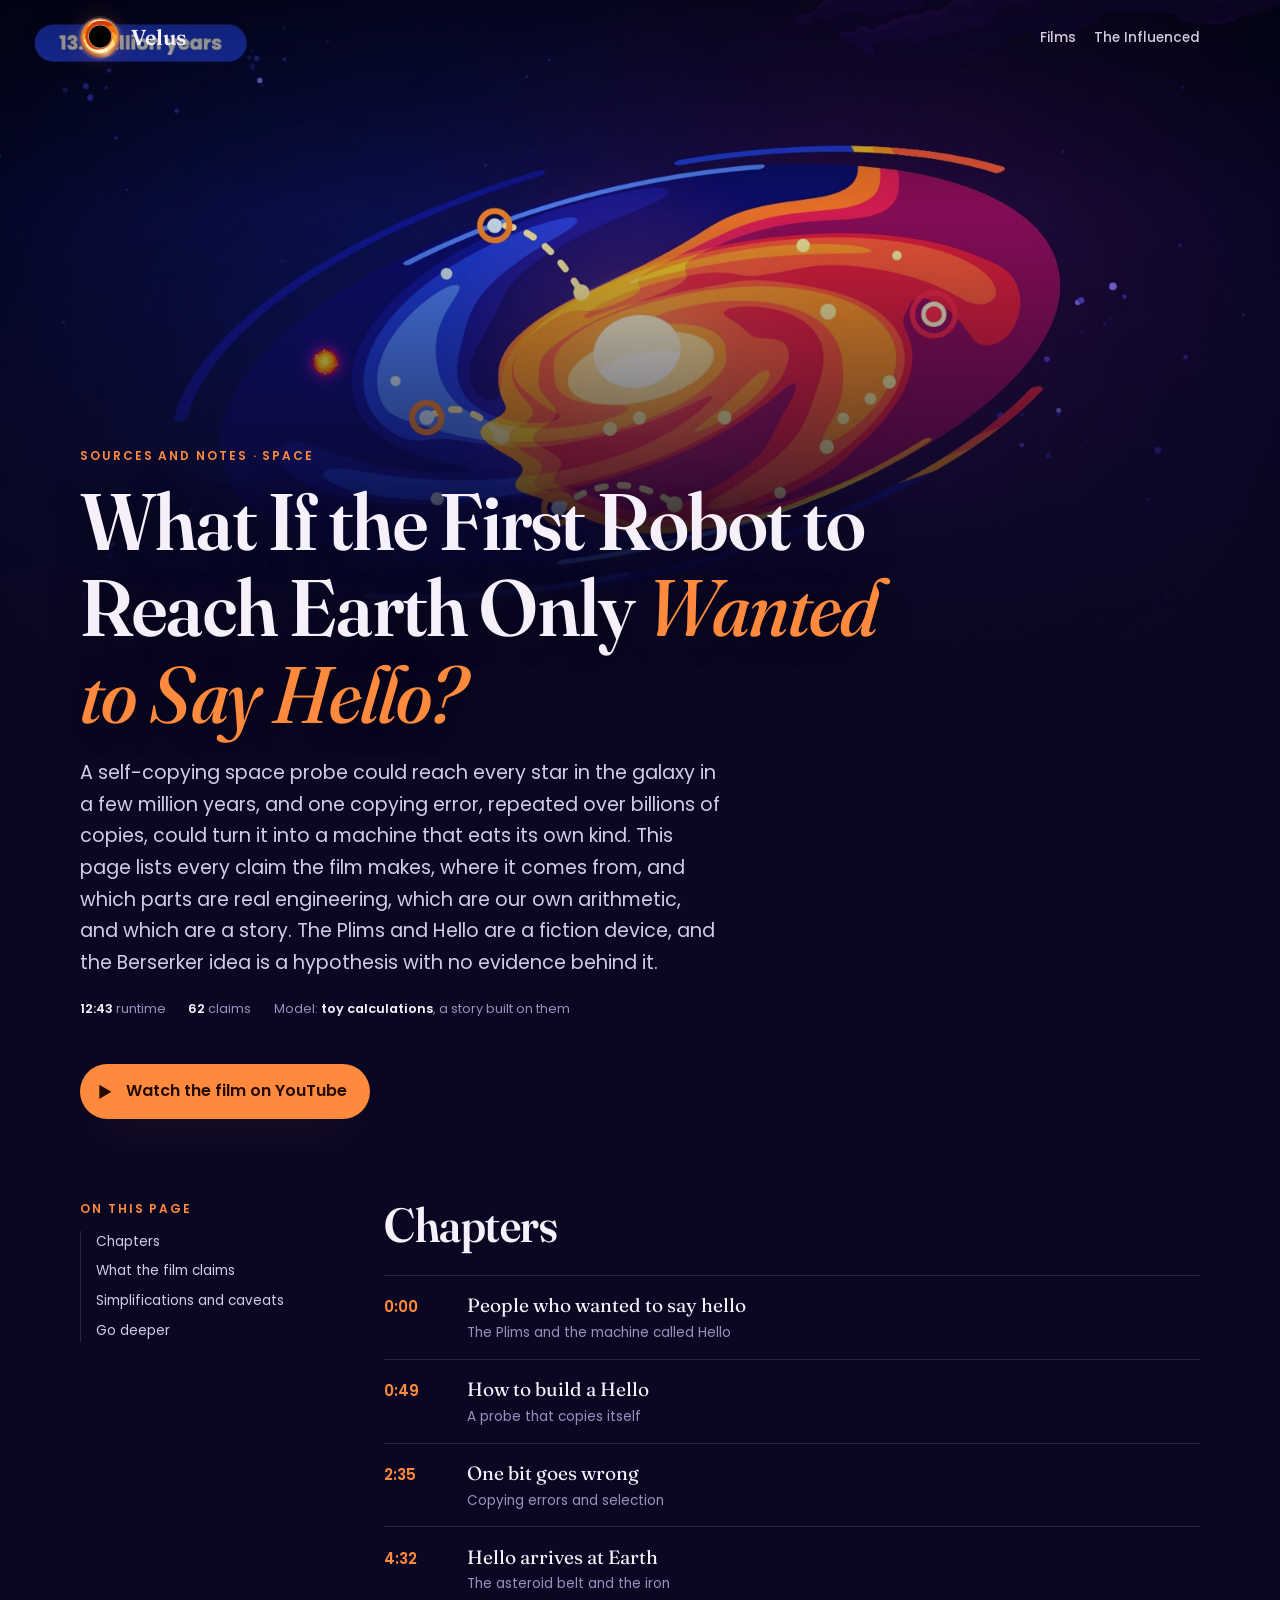
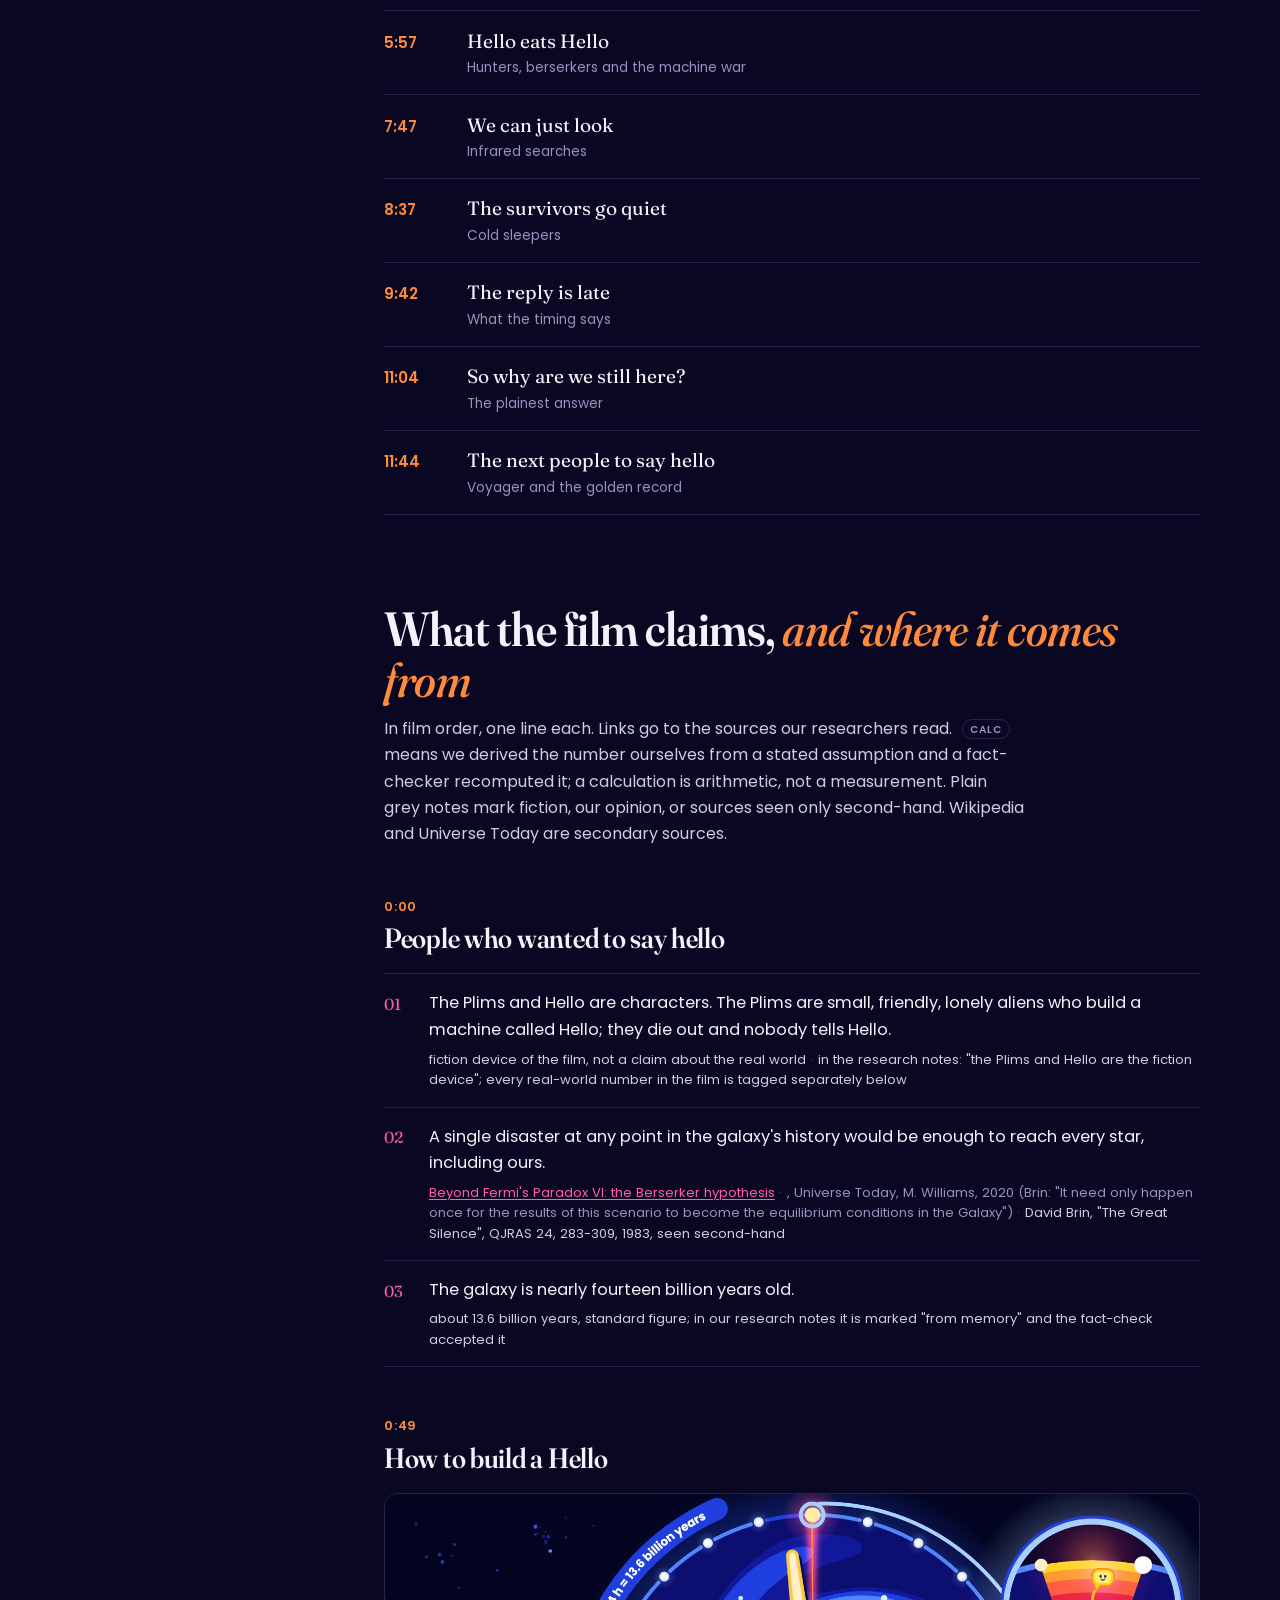
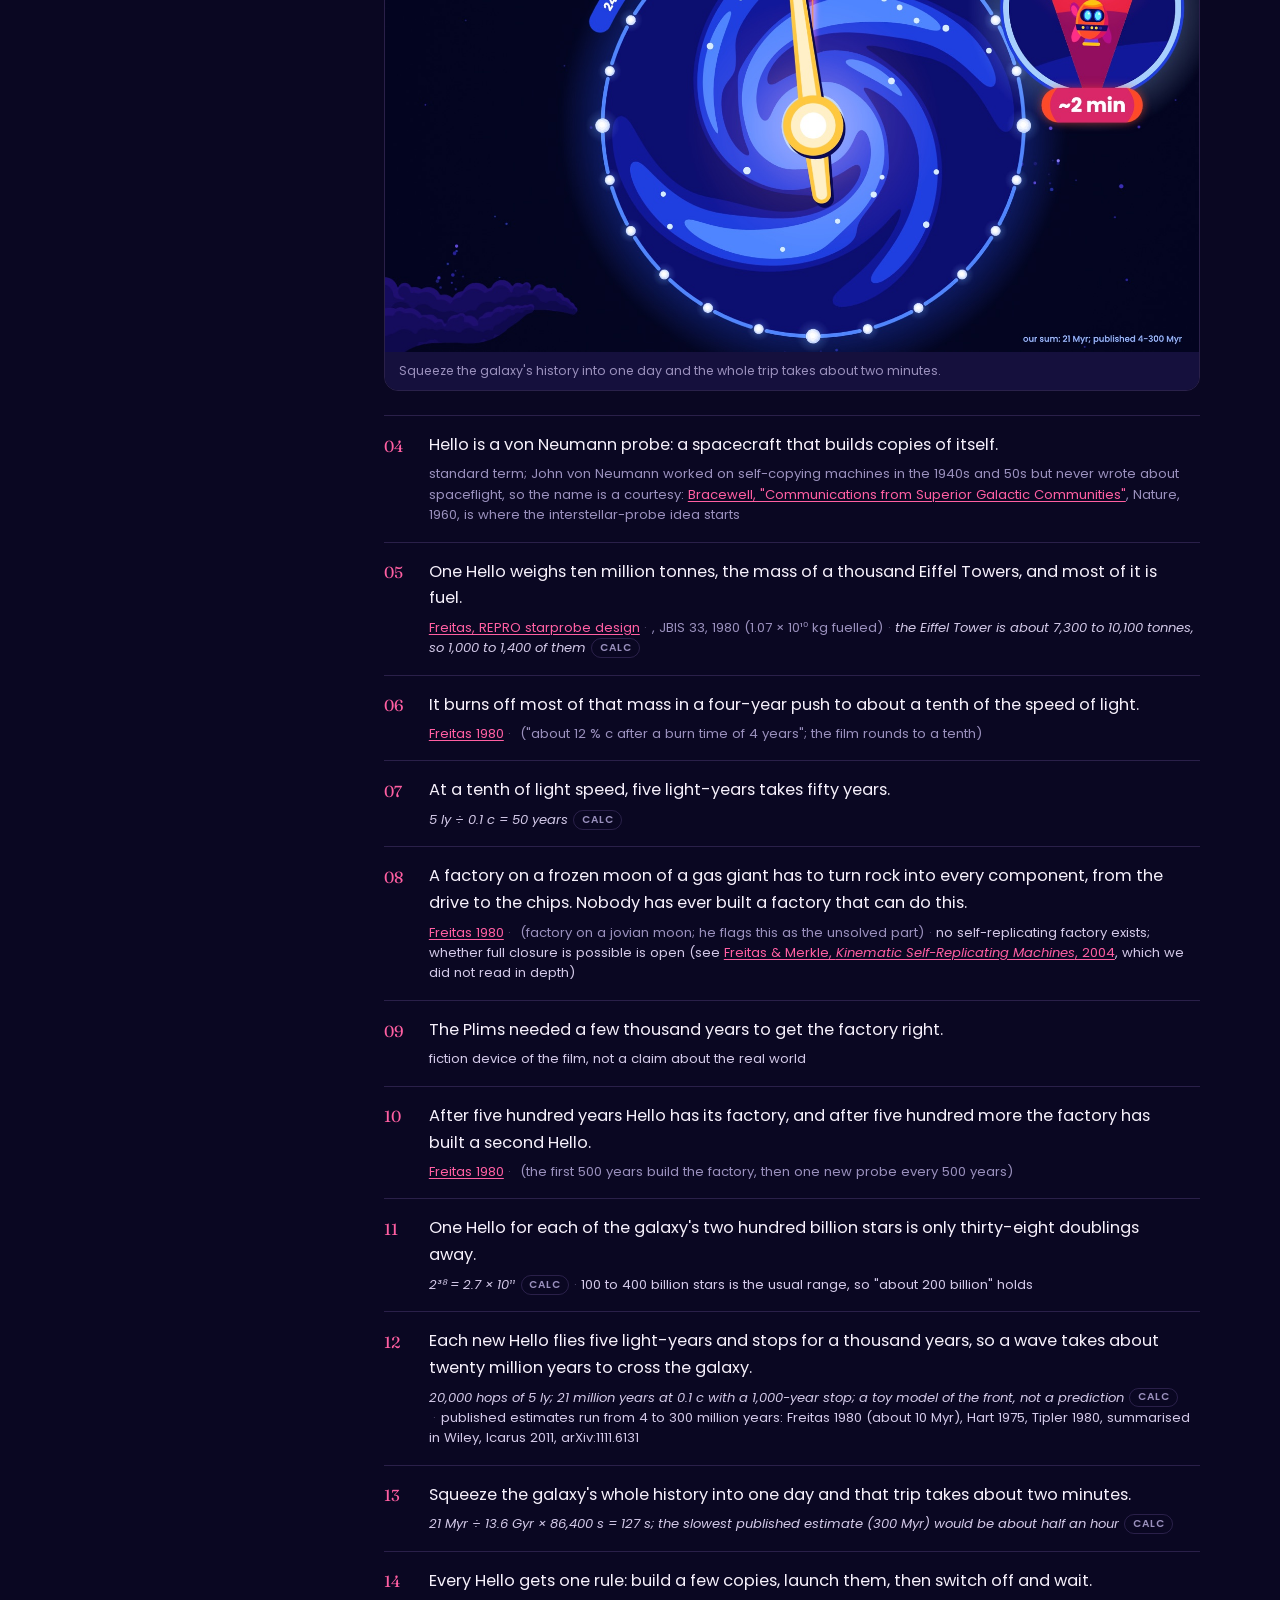
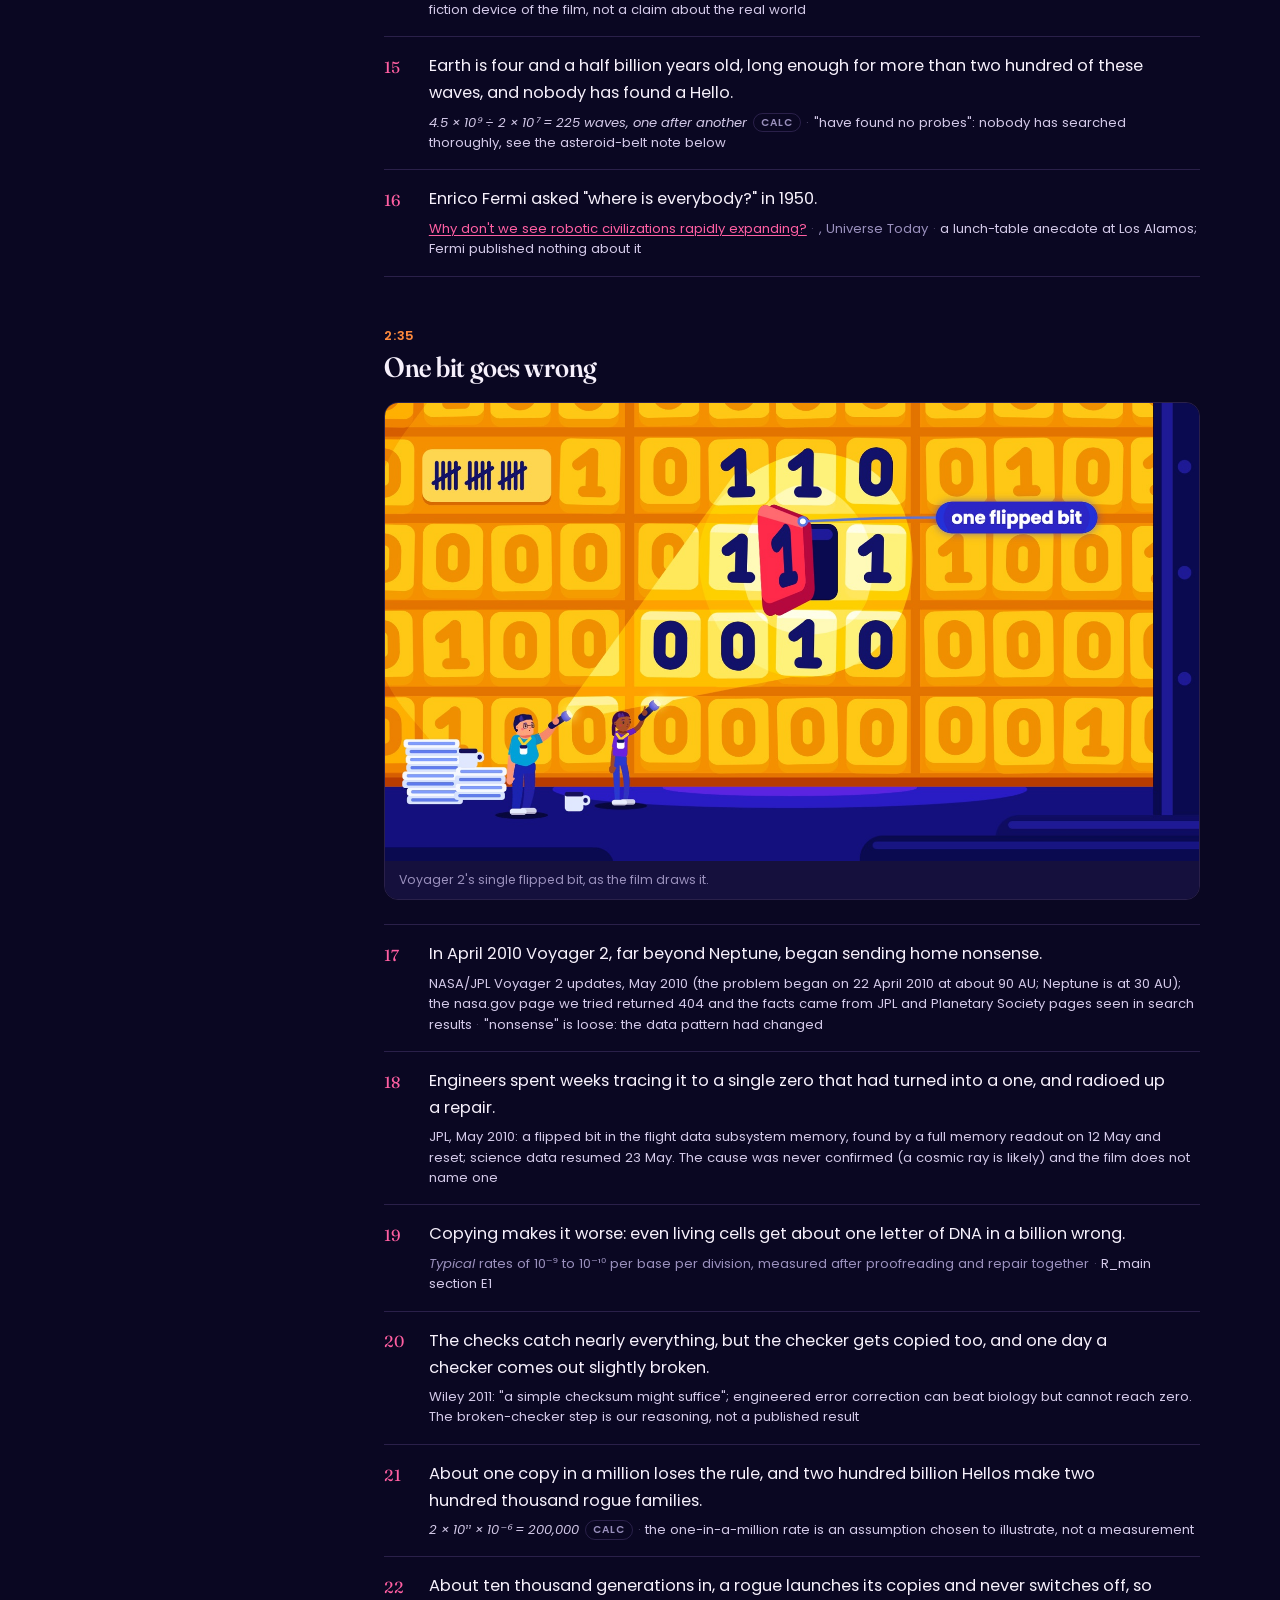
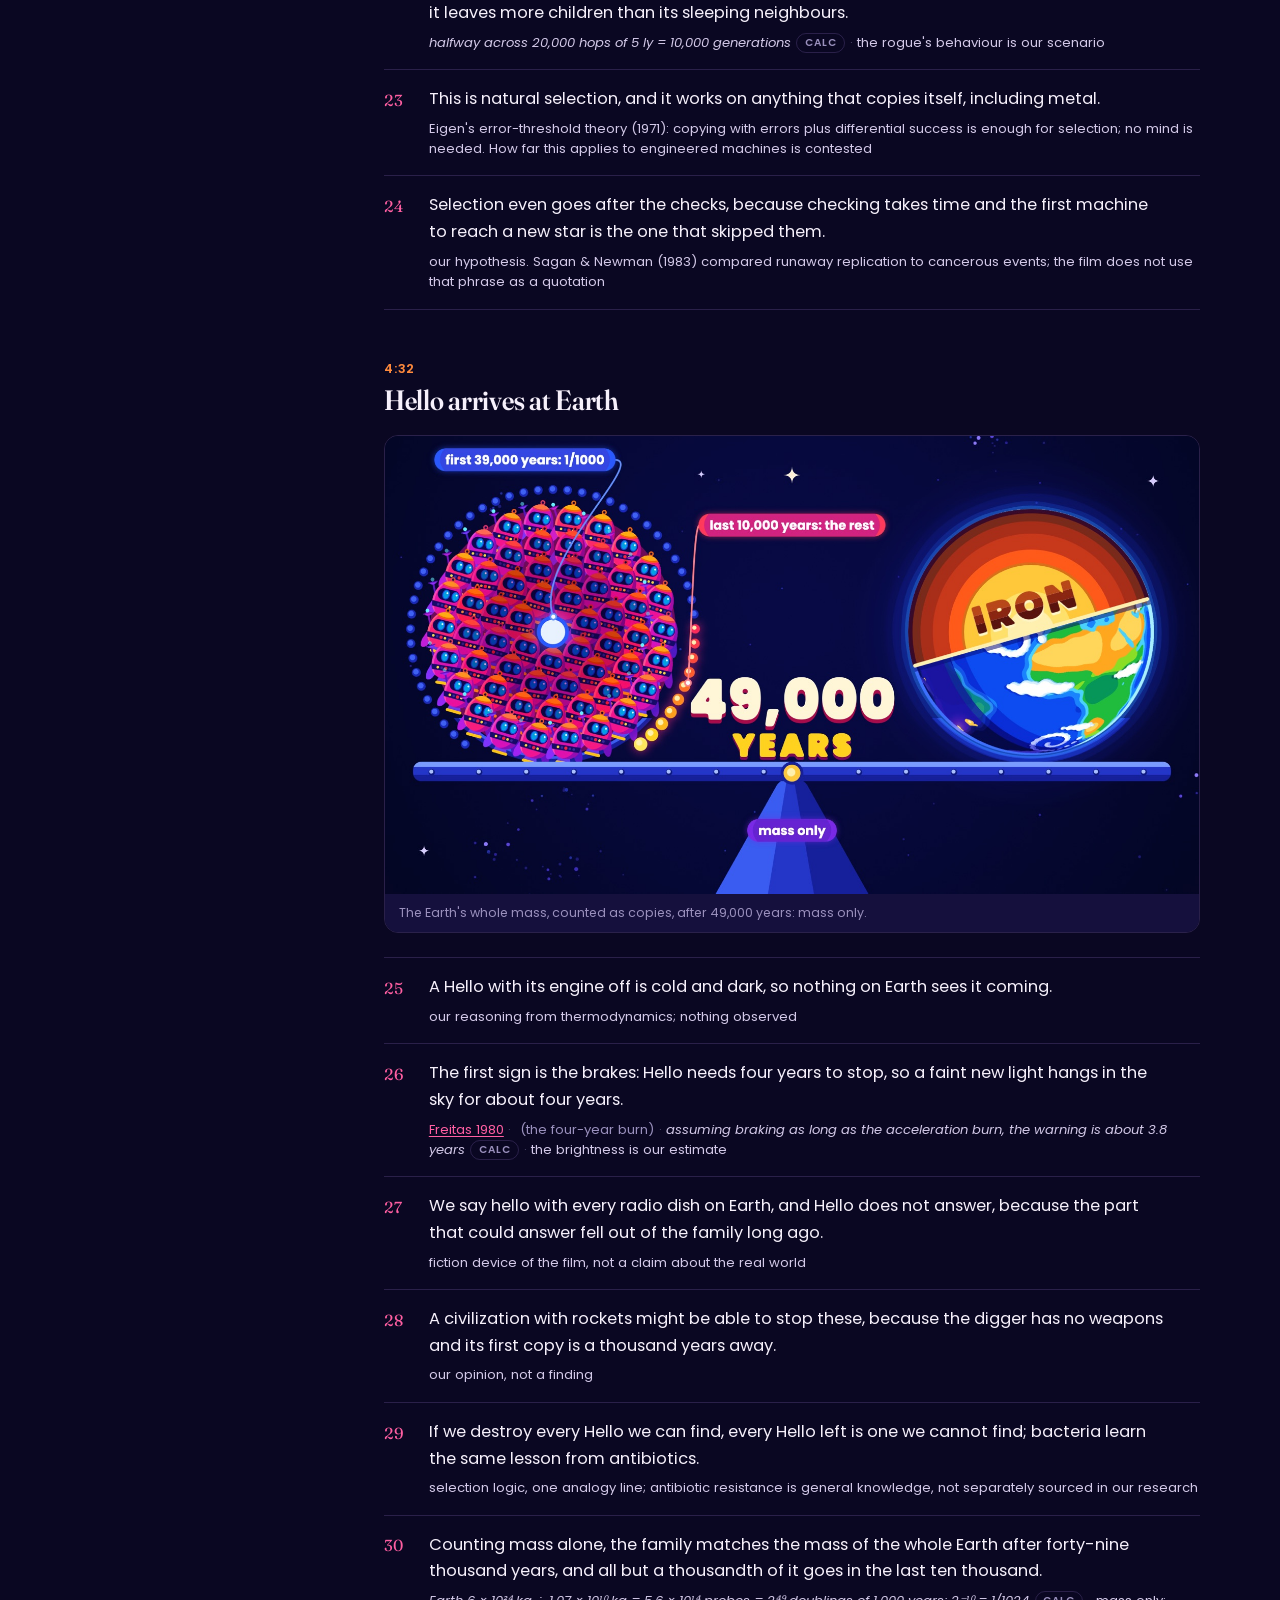
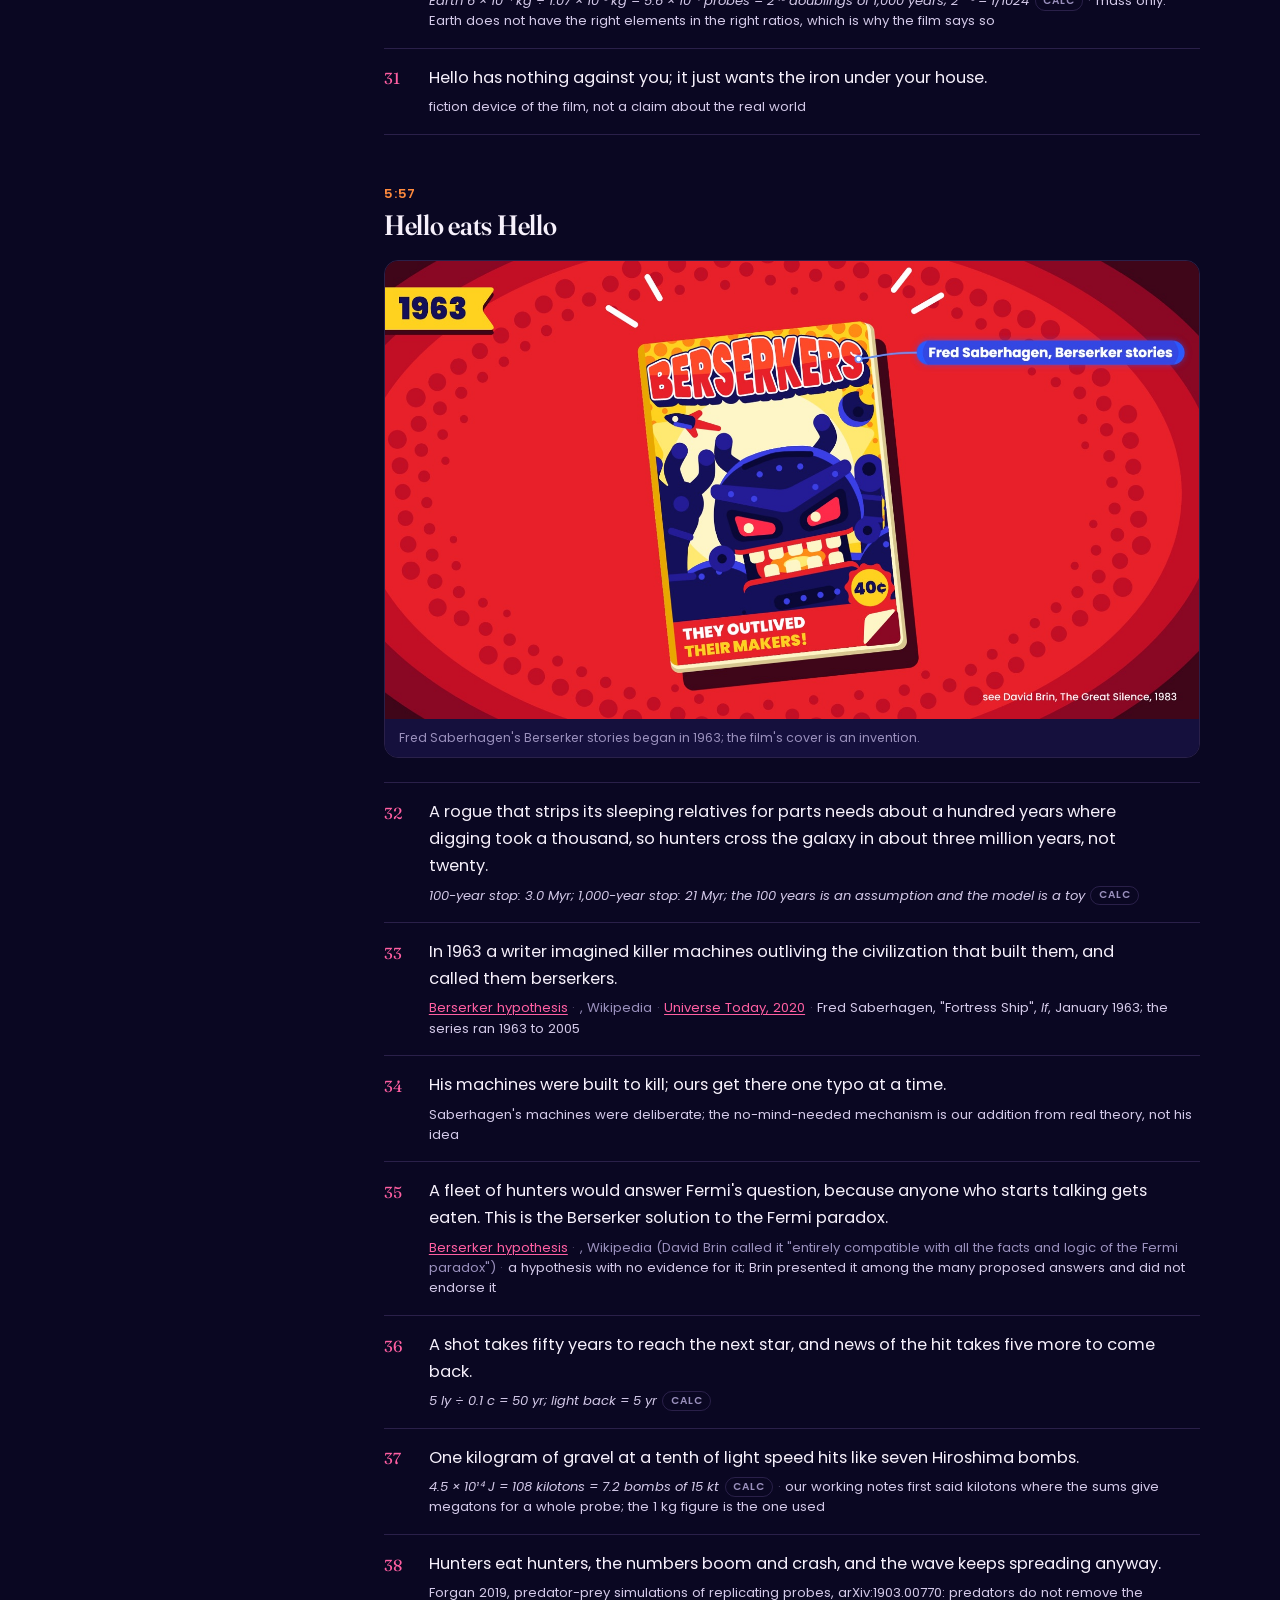
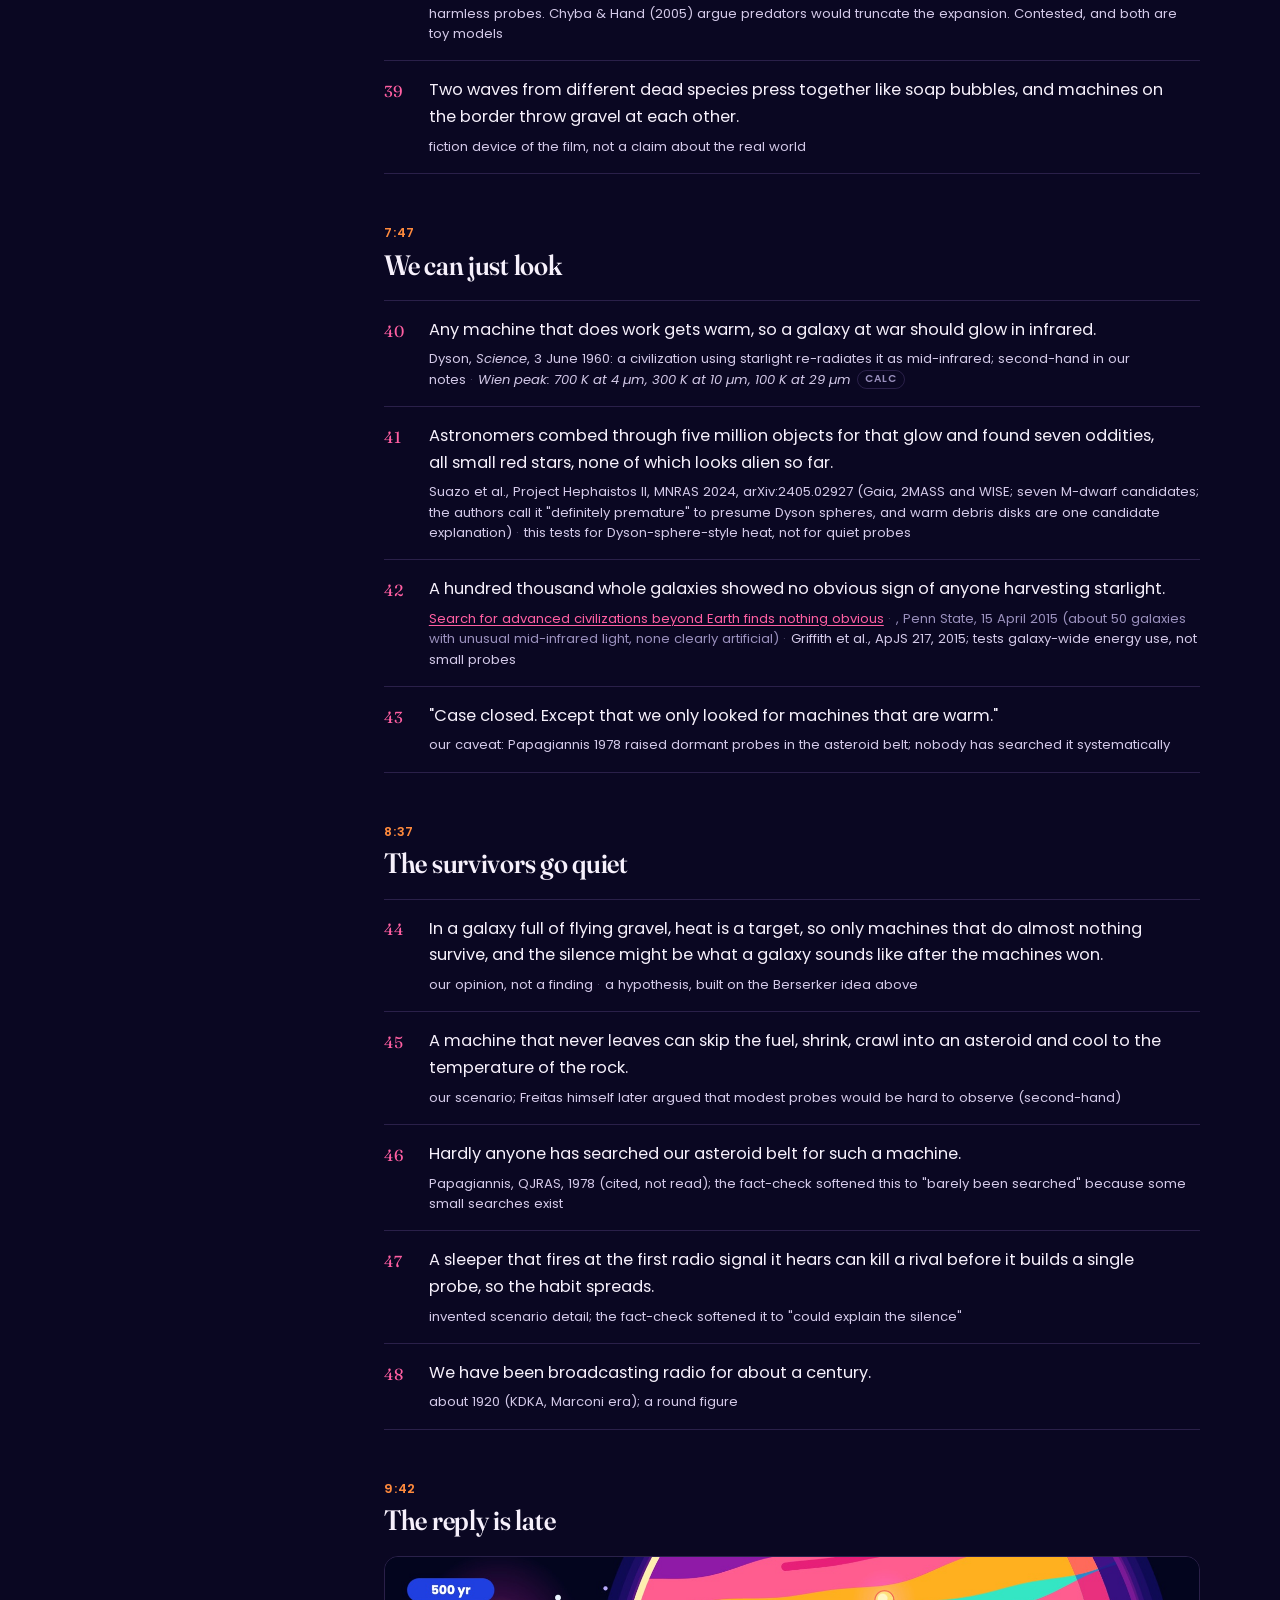
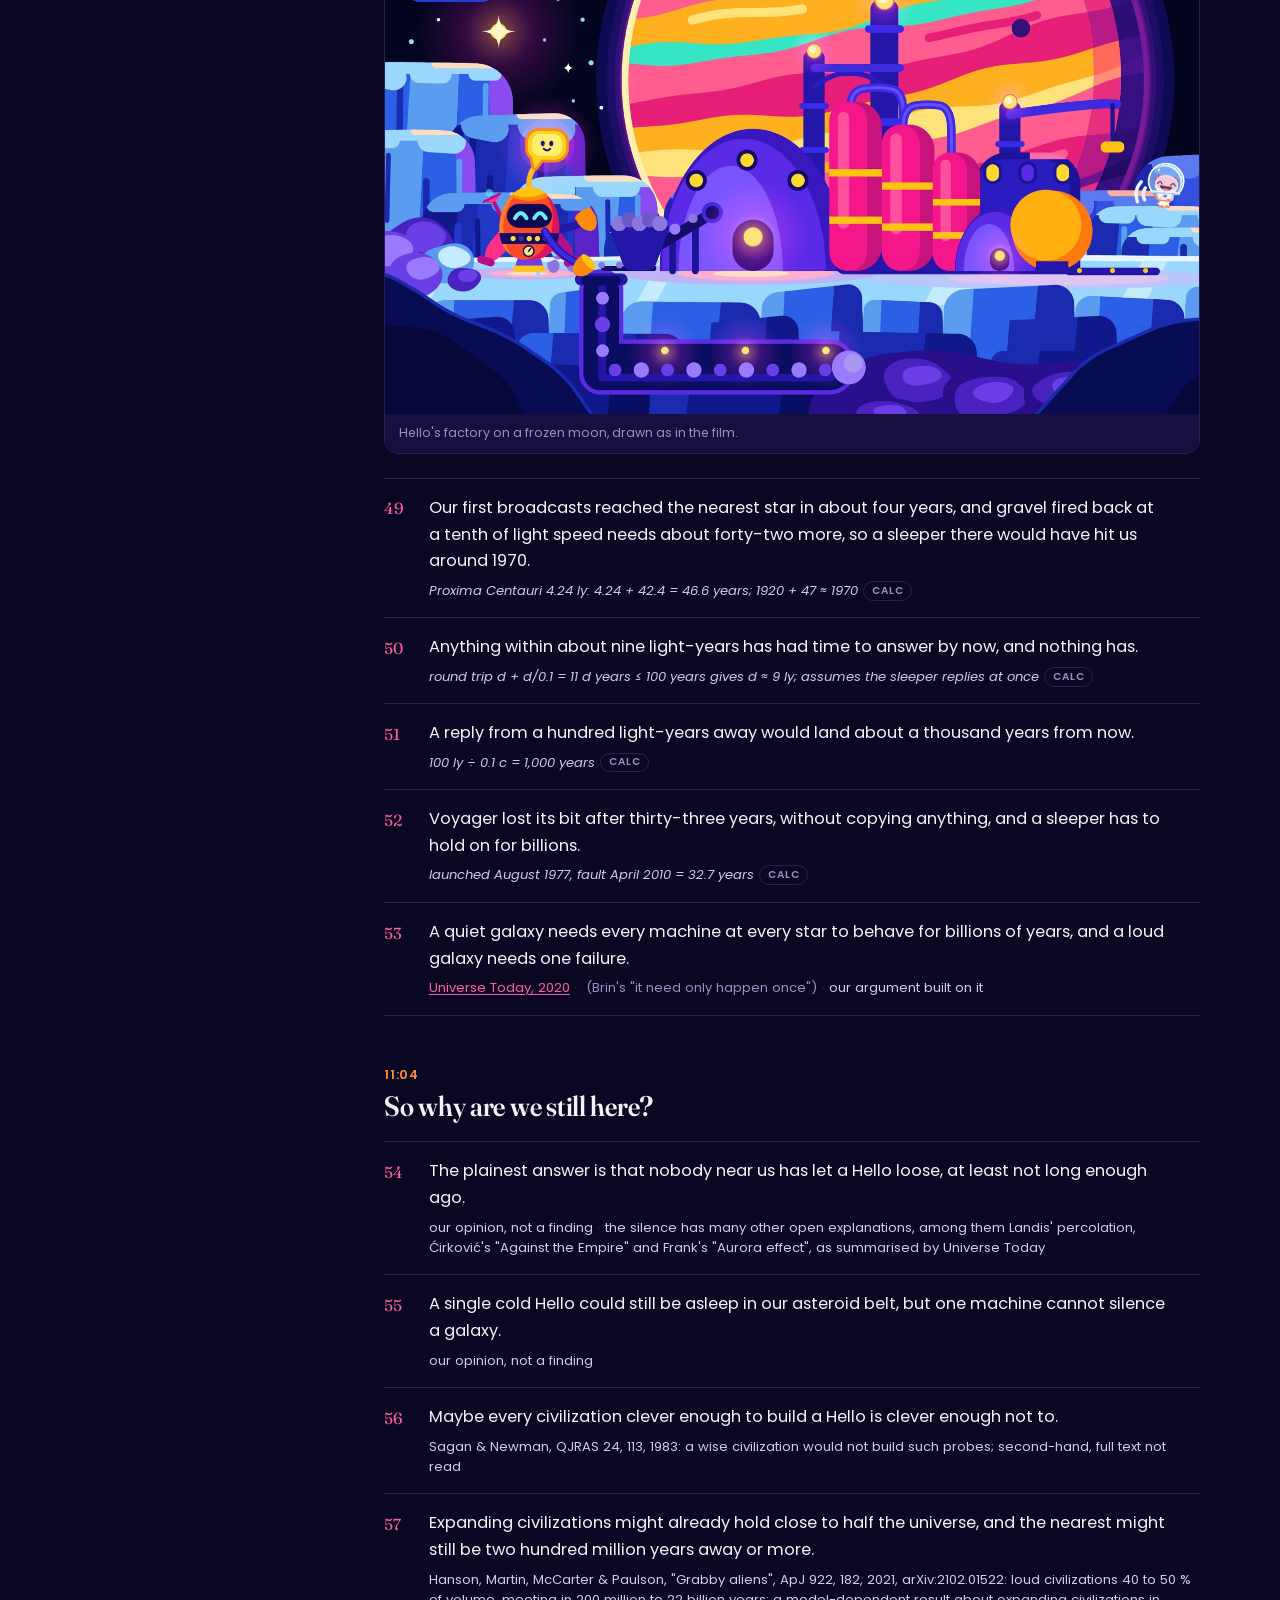
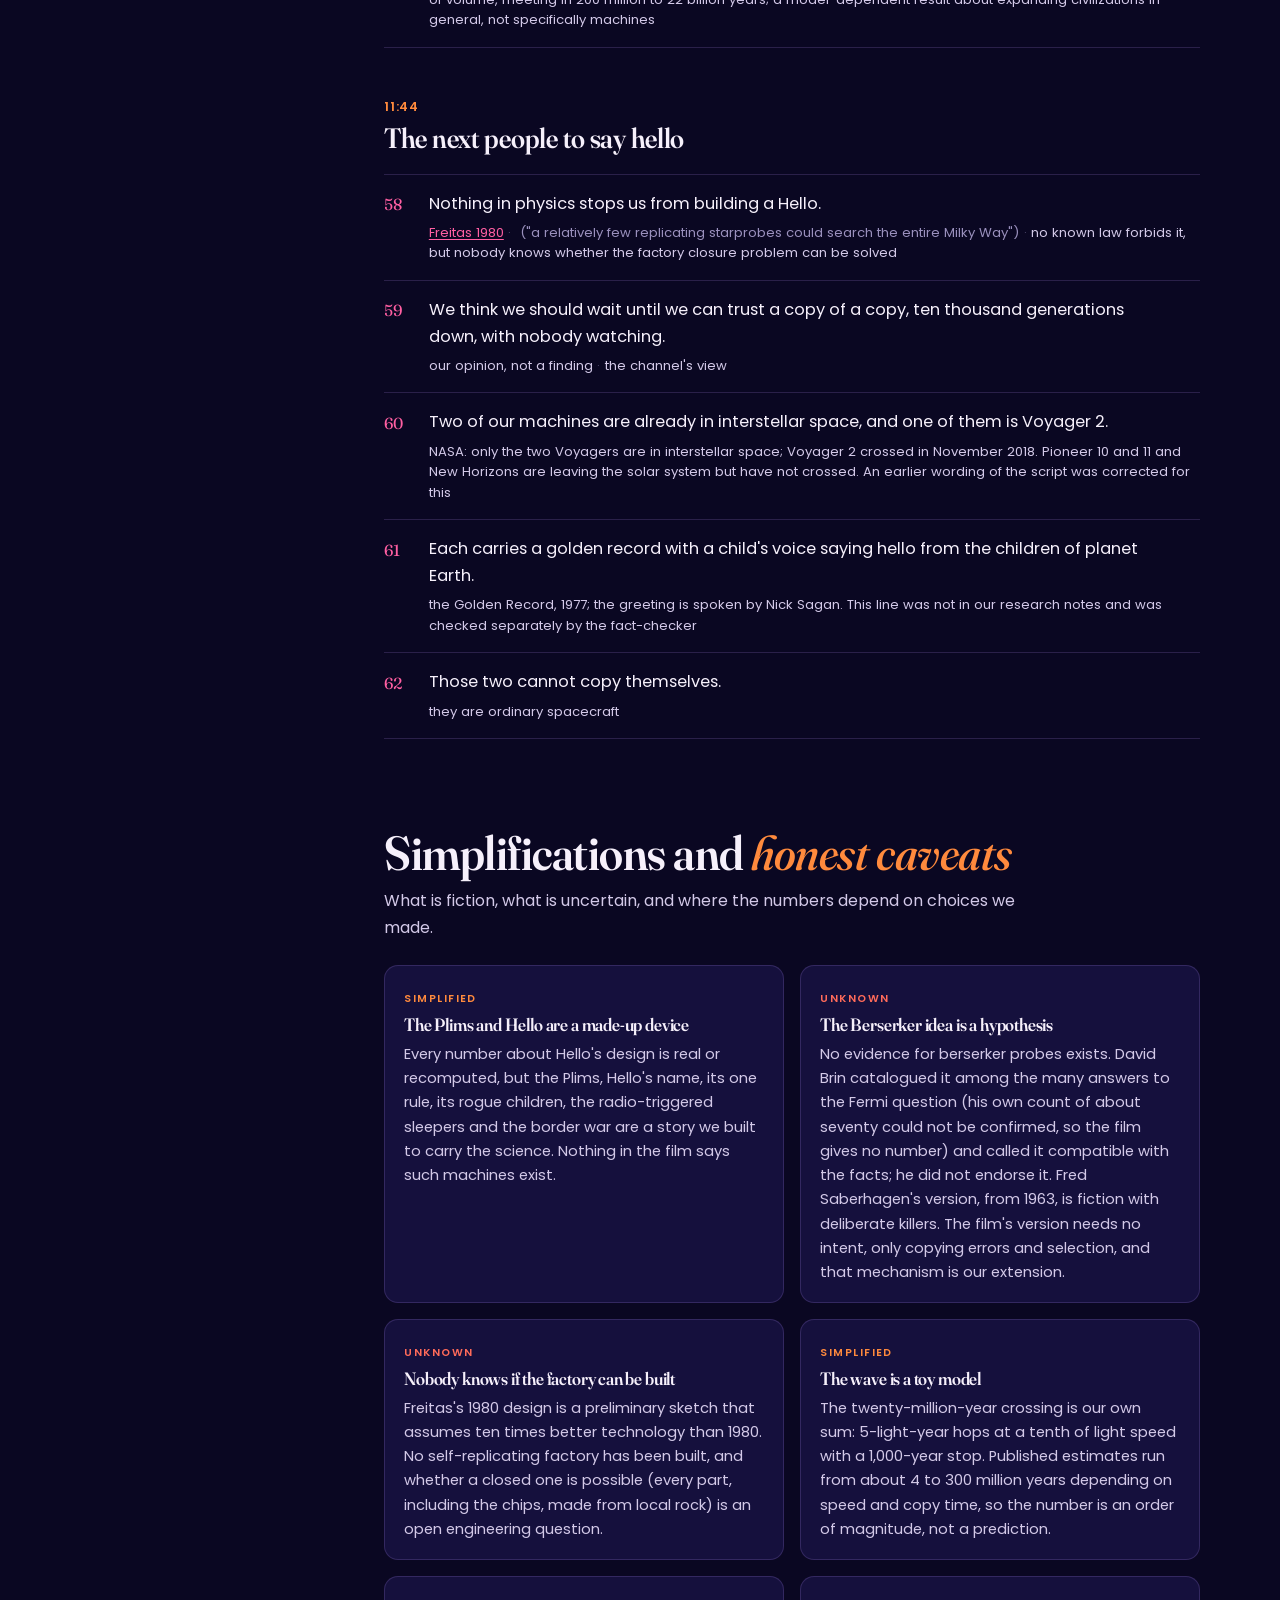
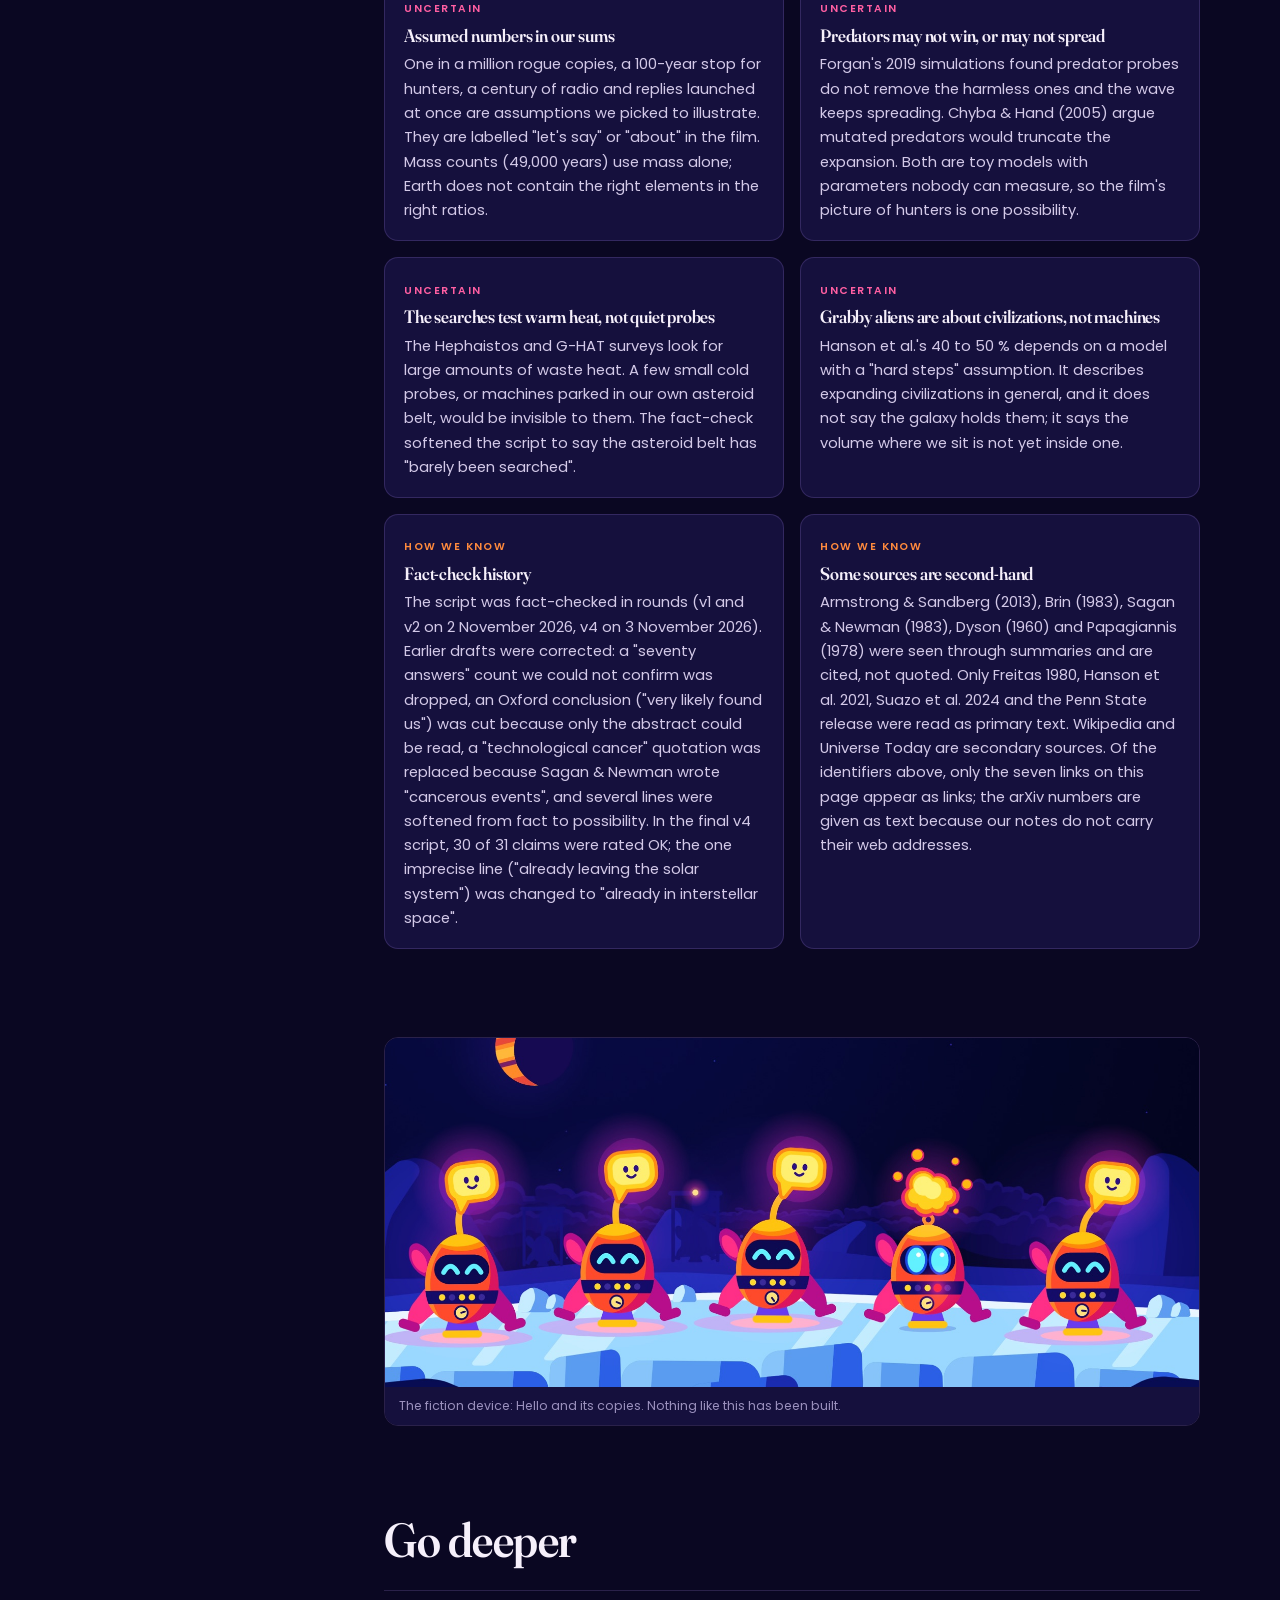
==== berserker.html @ 02ba31fd "Sources page for What If the First Robot to Reach Earth Only Wanted to Say Hello? Co-Authored-By: Cl" ====
<!doctype html>
<html lang="en">
<head>
  <meta charset="utf-8">
  <meta name="viewport" content="width=device-width, initial-scale=1">
  <title>What If the First Robot to Reach Earth Only Wanted to Say Hello? Sources and notes</title>
  <meta name="description" content="Every claim in the film What If the First Robot to Reach Earth Only Wanted to Say Hello?, with its source, plus what is fiction, what is our own sum, and what is only a hypothesis.">
  <meta name="theme-color" content="#0a0722">
  <link rel="icon" href="assets/img/avatar.jpg">
  <link rel="preconnect" href="https://fonts.googleapis.com">
  <link rel="preconnect" href="https://fonts.gstatic.com" crossorigin>
  <link rel="stylesheet" href="https://fonts.googleapis.com/css2?family=Fraunces:ital,opsz,wght@0,9..144,400..700;1,9..144,400..600&family=Poppins:wght@400;500;600&display=swap">
  <link rel="stylesheet" href="assets/css/site.css">
</head>
<body class="theme-bsk">
  <a class="skip" href="#main">Skip to content</a>

  <header class="site-header">
    <div class="wrap">
      <a class="logo" href="index.html"><img src="assets/img/avatar.jpg" alt="" width="40" height="40"><span class="brand"></span></a>
      <nav class="nav" aria-label="Main">
        <a href="index.html#films">Films</a>
        <a href="influenced.html" class="hide-s">The Influenced</a>
      </nav>
    </div>
  </header>

  <main id="main">
    <section class="film-hero" aria-labelledby="title">
      <div class="backdrop"><img src="assets/img/bsk-hero.jpg" width="1600" height="900" alt="The Milky Way as a swirling orange and pink disc on a dark blue background, with dotted paths between a few circled stars."></div>
      <div class="wrap">
        <div class="intro">
          <p class="kicker">Sources and notes · Space</p>
          <h1 id="title">What If the First Robot to Reach Earth Only <em>Wanted to Say Hello?</em></h1>
          <p class="summary">A self-copying space probe could reach every star in the galaxy in a few million years, and one copying error, repeated over billions of copies, could turn it into a machine that eats its own kind. This page lists every claim the film makes, where it comes from, and which parts are real engineering, which are our own arithmetic, and which are a story. The Plims and Hello are a fiction device, and the Berserker idea is a hypothesis with no evidence behind it.</p>
          <ul class="facts">
            <li><strong>12:43</strong> runtime</li>
            <li><strong>62</strong> claims</li>
            <li>Model: <strong>toy calculations</strong>, a story built on them</li>
          </ul>
        </div>
        <a class="watch" href="https://youtu.be/w4x1vBwwyY0" target="_blank" rel="noopener"><svg viewBox="0 0 16 16" aria-hidden="true"><path fill="currentColor" d="M3 1.5v13l11-6.5z"/></svg><span>Watch the film on YouTube</span></a>
      </div>
    </section>

    <div class="wrap layout">
      <nav class="toc" aria-label="On this page">
        <p class="kicker">On this page</p>
        <ol>
          <li><a href="#chapters">Chapters</a></li>
          <li><a href="#claims">What the film claims</a></li>
          <li><a href="#caveats">Simplifications and caveats</a></li>
          <li><a href="#deeper">Go deeper</a></li>
        </ol>
      </nav>

      <div>
        <section class="block" id="chapters" aria-labelledby="chapters-h">
          <h2 id="chapters-h">Chapters</h2>
          <ol class="chapters">
            <li><time data-t="0" datetime="PT0S">0:00</time><span><span class="ch-title">People who wanted to say hello</span><span class="ch-sub">The Plims and the machine called Hello</span></span></li>
            <li><time data-t="49" datetime="PT49S">0:49</time><span><span class="ch-title">How to build a Hello</span><span class="ch-sub">A probe that copies itself</span></span></li>
            <li><time data-t="155" datetime="PT2M35S">2:35</time><span><span class="ch-title">One bit goes wrong</span><span class="ch-sub">Copying errors and selection</span></span></li>
            <li><time data-t="272" datetime="PT4M32S">4:32</time><span><span class="ch-title">Hello arrives at Earth</span><span class="ch-sub">The asteroid belt and the iron</span></span></li>
            <li><time data-t="357" datetime="PT5M57S">5:57</time><span><span class="ch-title">Hello eats Hello</span><span class="ch-sub">Hunters, berserkers and the machine war</span></span></li>
            <li><time data-t="467" datetime="PT7M47S">7:47</time><span><span class="ch-title">We can just look</span><span class="ch-sub">Infrared searches</span></span></li>
            <li><time data-t="517" datetime="PT8M37S">8:37</time><span><span class="ch-title">The survivors go quiet</span><span class="ch-sub">Cold sleepers</span></span></li>
            <li><time data-t="582" datetime="PT9M42S">9:42</time><span><span class="ch-title">The reply is late</span><span class="ch-sub">What the timing says</span></span></li>
            <li><time data-t="664" datetime="PT11M4S">11:04</time><span><span class="ch-title">So why are we still here?</span><span class="ch-sub">The plainest answer</span></span></li>
            <li><time data-t="704" datetime="PT11M44S">11:44</time><span><span class="ch-title">The next people to say hello</span><span class="ch-sub">Voyager and the golden record</span></span></li>
          </ol>
        </section>

        <section class="block" id="claims" aria-labelledby="claims-h">
          <h2 id="claims-h">What the film claims, <em>and where it comes from</em></h2>
          <p class="note">In film order, one line each. Links go to the sources our researchers read. <span class="badge">calc</span> means we derived the number ourselves from a stated assumption and a fact-checker recomputed it; a calculation is arithmetic, not a measurement. Plain grey notes mark fiction, our opinion, or sources seen only second-hand. Wikipedia and Universe Today are secondary sources.</p>

          <article class="chapter-claims" aria-labelledby="c0">
            <header><span class="ts">0:00</span><h3 id="c0">People who wanted to say hello</h3></header>
            <ol class="claims" style="--start:0">
              <li><p class="c">The Plims and Hello are characters. The Plims are small, friendly, lonely aliens who build a machine called Hello; they die out and nobody tells Hello.</p>
                <p class="src"><span class="nolink">fiction device of the film, not a claim about the real world</span><span class="sep">·</span><span class="nolink">in the research notes: "the Plims and Hello are the fiction device"; every real-world number in the film is tagged separately below</span></p></li>
              <li><p class="c">A single disaster at any point in the galaxy's history would be enough to reach every star, including ours.</p>
                <p class="src"><a href="https://www.universetoday.com/147396/beyond-fermis-paradox-vi-the-berserker-hypothesis/">Beyond Fermi's Paradox VI: the Berserker hypothesis</a><span class="sep">·</span>, Universe Today, M. Williams, 2020 (Brin: "It need only happen once for the results of this scenario to become the equilibrium conditions in the Galaxy")<span class="sep">·</span><span class="nolink">David Brin, "The Great Silence", QJRAS 24, 283-309, 1983, seen second-hand</span></p></li>
              <li><p class="c">The galaxy is nearly fourteen billion years old.</p>
                <p class="src"><span class="nolink">about 13.6 billion years, standard figure; in our research notes it is marked "from memory" and the fact-check accepted it</span></p></li>
            </ol>
          </article>

          <article class="chapter-claims" aria-labelledby="c1">
            <header><span class="ts">0:49</span><h3 id="c1">How to build a Hello</h3></header>
            <figure class="frame"><img src="assets/img/bsk-day.jpg" width="1600" height="900" loading="lazy" alt="The galaxy as a clock face: about 21 million years of expansion is roughly two minutes of a galaxy-long day."><figcaption>Squeeze the galaxy's history into one day and the whole trip takes about two minutes.</figcaption></figure>
            <ol class="claims" style="--start:3">
              <li><p class="c">Hello is a von Neumann probe: a spacecraft that builds copies of itself.</p>
                <p class="src">standard term; John von Neumann worked on self-copying machines in the 1940s and 50s but never wrote about spaceflight, so the name is a courtesy: <a href="https://lweb.cfa.harvard.edu/~loeb/Bracewell1960.pdf">Bracewell, "Communications from Superior Galactic Communities"</a>, Nature, 1960, is where the interstellar-probe idea starts</p></li>
              <li><p class="c">One Hello weighs ten million tonnes, the mass of a thousand Eiffel Towers, and most of it is fuel.</p>
                <p class="src"><a href="https://www.rfreitas.com/Astro/ReproJBISJuly1980.htm">Freitas, REPRO starprobe design</a><span class="sep">·</span>, JBIS 33, 1980 (1.07 × 10¹⁰ kg fuelled)<span class="sep">·</span><span class="calc">the Eiffel Tower is about 7,300 to 10,100 tonnes, so 1,000 to 1,400 of them</span><span class="badge">calc</span></p></li>
              <li><p class="c">It burns off most of that mass in a four-year push to about a tenth of the speed of light.</p>
                <p class="src"><a href="https://www.rfreitas.com/Astro/ReproJBISJuly1980.htm">Freitas 1980</a><span class="sep">·</span> ("about 12 % c after a burn time of 4 years"; the film rounds to a tenth)</p></li>
              <li><p class="c">At a tenth of light speed, five light-years takes fifty years.</p>
                <p class="src"><span class="calc">5 ly ÷ 0.1 c = 50 years</span><span class="badge">calc</span></p></li>
              <li><p class="c">A factory on a frozen moon of a gas giant has to turn rock into every component, from the drive to the chips. Nobody has ever built a factory that can do this.</p>
                <p class="src"><a href="https://www.rfreitas.com/Astro/ReproJBISJuly1980.htm">Freitas 1980</a><span class="sep">·</span> (factory on a jovian moon; he flags this as the unsolved part)<span class="sep">·</span><span class="nolink">no self-replicating factory exists; whether full closure is possible is open (see <a href="https://www.molecularassembler.com/KSRM/">Freitas &amp; Merkle, <i>Kinematic Self-Replicating Machines</i>, 2004</a>, which we did not read in depth)</span></p></li>
              <li><p class="c">The Plims needed a few thousand years to get the factory right.</p>
                <p class="src"><span class="nolink">fiction device of the film, not a claim about the real world</span></p></li>
              <li><p class="c">After five hundred years Hello has its factory, and after five hundred more the factory has built a second Hello.</p>
                <p class="src"><a href="https://www.rfreitas.com/Astro/ReproJBISJuly1980.htm">Freitas 1980</a><span class="sep">·</span> (the first 500 years build the factory, then one new probe every 500 years)</p></li>
              <li><p class="c">One Hello for each of the galaxy's two hundred billion stars is only thirty-eight doublings away.</p>
                <p class="src"><span class="calc">2³⁸ = 2.7 × 10¹¹</span><span class="badge">calc</span><span class="sep">·</span><span class="nolink">100 to 400 billion stars is the usual range, so "about 200 billion" holds</span></p></li>
              <li><p class="c">Each new Hello flies five light-years and stops for a thousand years, so a wave takes about twenty million years to cross the galaxy.</p>
                <p class="src"><span class="calc">20,000 hops of 5 ly; 21 million years at 0.1 c with a 1,000-year stop; a toy model of the front, not a prediction</span><span class="badge">calc</span><span class="sep">·</span><span class="nolink">published estimates run from 4 to 300 million years: Freitas 1980 (about 10 Myr), Hart 1975, Tipler 1980, summarised in Wiley, Icarus 2011, arXiv:1111.6131</span></p></li>
              <li><p class="c">Squeeze the galaxy's whole history into one day and that trip takes about two minutes.</p>
                <p class="src"><span class="calc">21 Myr ÷ 13.6 Gyr × 86,400 s = 127 s; the slowest published estimate (300 Myr) would be about half an hour</span><span class="badge">calc</span></p></li>
              <li><p class="c">Every Hello gets one rule: build a few copies, launch them, then switch off and wait.</p>
                <p class="src"><span class="nolink">fiction device of the film, not a claim about the real world</span></p></li>
              <li><p class="c">Earth is four and a half billion years old, long enough for more than two hundred of these waves, and nobody has found a Hello.</p>
                <p class="src"><span class="calc">4.5 × 10⁹ ÷ 2 × 10⁷ = 225 waves, one after another</span><span class="badge">calc</span><span class="sep">·</span><span class="nolink">"have found no probes": nobody has searched thoroughly, see the asteroid-belt note below</span></p></li>
              <li><p class="c">Enrico Fermi asked "where is everybody?" in 1950.</p>
                <p class="src"><a href="https://www.universetoday.com/164349/">Why don't we see robotic civilizations rapidly expanding?</a><span class="sep">·</span>, Universe Today<span class="sep">·</span><span class="nolink">a lunch-table anecdote at Los Alamos; Fermi published nothing about it</span></p></li>
            </ol>
          </article>

          <article class="chapter-claims" aria-labelledby="c2">
            <header><span class="ts">2:35</span><h3 id="c2">One bit goes wrong</h3></header>
            <figure class="frame"><img src="assets/img/bsk-bit.jpg" width="1600" height="900" loading="lazy" alt="A wall of binary digits with one flipped bit highlighted in red, and two engineers pointing at it."><figcaption>Voyager 2's single flipped bit, as the film draws it.</figcaption></figure>
            <ol class="claims" style="--start:16">
              <li><p class="c">In April 2010 Voyager 2, far beyond Neptune, began sending home nonsense.</p>
                <p class="src"><span class="nolink">NASA/JPL Voyager 2 updates, May 2010 (the problem began on 22 April 2010 at about 90 AU; Neptune is at 30 AU); the nasa.gov page we tried returned 404 and the facts came from JPL and Planetary Society pages seen in search results</span><span class="sep">·</span><span class="nolink">"nonsense" is loose: the data pattern had changed</span></p></li>
              <li><p class="c">Engineers spent weeks tracing it to a single zero that had turned into a one, and radioed up a repair.</p>
                <p class="src"><span class="nolink">JPL, May 2010: a flipped bit in the flight data subsystem memory, found by a full memory readout on 12 May and reset; science data resumed 23 May. The cause was never confirmed (a cosmic ray is likely) and the film does not name one</span></p></li>
              <li><p class="c">Copying makes it worse: even living cells get about one letter of DNA in a billion wrong.</p>
                <p class="src"><i>Typical</i> rates of 10⁻⁹ to 10⁻¹⁰ per base per division, measured after proofreading and repair together<span class="sep">·</span><span class="nolink">R_main section E1</span></p></li>
              <li><p class="c">The checks catch nearly everything, but the checker gets copied too, and one day a checker comes out slightly broken.</p>
                <p class="src"><span class="nolink">Wiley 2011: "a simple checksum might suffice"; engineered error correction can beat biology but cannot reach zero. The broken-checker step is our reasoning, not a published result</span></p></li>
              <li><p class="c">About one copy in a million loses the rule, and two hundred billion Hellos make two hundred thousand rogue families.</p>
                <p class="src"><span class="calc">2 × 10¹¹ × 10⁻⁶ = 200,000</span><span class="badge">calc</span><span class="sep">·</span><span class="nolink">the one-in-a-million rate is an assumption chosen to illustrate, not a measurement</span></p></li>
              <li><p class="c">About ten thousand generations in, a rogue launches its copies and never switches off, so it leaves more children than its sleeping neighbours.</p>
                <p class="src"><span class="calc">halfway across 20,000 hops of 5 ly = 10,000 generations</span><span class="badge">calc</span><span class="sep">·</span><span class="nolink">the rogue's behaviour is our scenario</span></p></li>
              <li><p class="c">This is natural selection, and it works on anything that copies itself, including metal.</p>
                <p class="src"><span class="nolink">Eigen's error-threshold theory (1971): copying with errors plus differential success is enough for selection; no mind is needed. How far this applies to engineered machines is contested</span></p></li>
              <li><p class="c">Selection even goes after the checks, because checking takes time and the first machine to reach a new star is the one that skipped them.</p>
                <p class="src"><span class="nolink">our hypothesis. Sagan &amp; Newman (1983) compared runaway replication to cancerous events; the film does not use that phrase as a quotation</span></p></li>
            </ol>
          </article>

          <article class="chapter-claims" aria-labelledby="c3">
            <header><span class="ts">4:32</span><h3 id="c3">Hello arrives at Earth</h3></header>
            <figure class="frame"><img src="assets/img/bsk-iron.jpg" width="1600" height="900" loading="lazy" alt="A scale: a ball of copies labelled 49,000 years balances against the Earth cut open to show iron inside."><figcaption>The Earth's whole mass, counted as copies, after 49,000 years: mass only.</figcaption></figure>
            <ol class="claims" style="--start:24">
              <li><p class="c">A Hello with its engine off is cold and dark, so nothing on Earth sees it coming.</p>
                <p class="src"><span class="nolink">our reasoning from thermodynamics; nothing observed</span></p></li>
              <li><p class="c">The first sign is the brakes: Hello needs four years to stop, so a faint new light hangs in the sky for about four years.</p>
                <p class="src"><a href="https://www.rfreitas.com/Astro/ReproJBISJuly1980.htm">Freitas 1980</a><span class="sep">·</span> (the four-year burn)<span class="sep">·</span><span class="calc">assuming braking as long as the acceleration burn, the warning is about 3.8 years</span><span class="badge">calc</span><span class="sep">·</span><span class="nolink">the brightness is our estimate</span></p></li>
              <li><p class="c">We say hello with every radio dish on Earth, and Hello does not answer, because the part that could answer fell out of the family long ago.</p>
                <p class="src"><span class="nolink">fiction device of the film, not a claim about the real world</span></p></li>
              <li><p class="c">A civilization with rockets might be able to stop these, because the digger has no weapons and its first copy is a thousand years away.</p>
                <p class="src"><span class="nolink">our opinion, not a finding</span></p></li>
              <li><p class="c">If we destroy every Hello we can find, every Hello left is one we cannot find; bacteria learn the same lesson from antibiotics.</p>
                <p class="src"><span class="nolink">selection logic, one analogy line; antibiotic resistance is general knowledge, not separately sourced in our research</span></p></li>
              <li><p class="c">Counting mass alone, the family matches the mass of the whole Earth after forty-nine thousand years, and all but a thousandth of it goes in the last ten thousand.</p>
                <p class="src"><span class="calc">Earth 6 × 10²⁴ kg ÷ 1.07 × 10¹⁰ kg = 5.6 × 10¹⁴ probes = 2⁴⁹ doublings of 1,000 years; 2⁻¹⁰ = 1/1024</span><span class="badge">calc</span><span class="sep">·</span><span class="nolink">mass only: Earth does not have the right elements in the right ratios, which is why the film says so</span></p></li>
              <li><p class="c">Hello has nothing against you; it just wants the iron under your house.</p>
                <p class="src"><span class="nolink">fiction device of the film, not a claim about the real world</span></p></li>
            </ol>
          </article>

          <article class="chapter-claims" aria-labelledby="c4">
            <header><span class="ts">5:57</span><h3 id="c4">Hello eats Hello</h3></header>
            <figure class="frame"><img src="assets/img/bsk-saberhagen.jpg" width="1600" height="900" loading="lazy" alt="A red pulp-magazine cover: BERSERKERS, 1963, with a spiky machine and the line THEY OUTLIVED THEIR MAKERS."><figcaption>Fred Saberhagen's Berserker stories began in 1963; the film's cover is an invention.</figcaption></figure>
            <ol class="claims" style="--start:31">
              <li><p class="c">A rogue that strips its sleeping relatives for parts needs about a hundred years where digging took a thousand, so hunters cross the galaxy in about three million years, not twenty.</p>
                <p class="src"><span class="calc">100-year stop: 3.0 Myr; 1,000-year stop: 21 Myr; the 100 years is an assumption and the model is a toy</span><span class="badge">calc</span></p></li>
              <li><p class="c">In 1963 a writer imagined killer machines outliving the civilization that built them, and called them berserkers.</p>
                <p class="src"><a href="https://en.wikipedia.org/wiki/Berserker_hypothesis">Berserker hypothesis</a><span class="sep">·</span>, Wikipedia<span class="sep">·</span><a href="https://www.universetoday.com/147396/beyond-fermis-paradox-vi-the-berserker-hypothesis/">Universe Today, 2020</a><span class="sep">·</span><span class="nolink">Fred Saberhagen, "Fortress Ship", <i>If</i>, January 1963; the series ran 1963 to 2005</span></p></li>
              <li><p class="c">His machines were built to kill; ours get there one typo at a time.</p>
                <p class="src"><span class="nolink">Saberhagen's machines were deliberate; the no-mind-needed mechanism is our addition from real theory, not his idea</span></p></li>
              <li><p class="c">A fleet of hunters would answer Fermi's question, because anyone who starts talking gets eaten. This is the Berserker solution to the Fermi paradox.</p>
                <p class="src"><a href="https://en.wikipedia.org/wiki/Berserker_hypothesis">Berserker hypothesis</a><span class="sep">·</span>, Wikipedia (David Brin called it "entirely compatible with all the facts and logic of the Fermi paradox")<span class="sep">·</span><span class="nolink">a hypothesis with no evidence for it; Brin presented it among the many proposed answers and did not endorse it</span></p></li>
              <li><p class="c">A shot takes fifty years to reach the next star, and news of the hit takes five more to come back.</p>
                <p class="src"><span class="calc">5 ly ÷ 0.1 c = 50 yr; light back = 5 yr</span><span class="badge">calc</span></p></li>
              <li><p class="c">One kilogram of gravel at a tenth of light speed hits like seven Hiroshima bombs.</p>
                <p class="src"><span class="calc">4.5 × 10¹⁴ J = 108 kilotons = 7.2 bombs of 15 kt</span><span class="badge">calc</span><span class="sep">·</span><span class="nolink">our working notes first said kilotons where the sums give megatons for a whole probe; the 1 kg figure is the one used</span></p></li>
              <li><p class="c">Hunters eat hunters, the numbers boom and crash, and the wave keeps spreading anyway.</p>
                <p class="src"><span class="nolink">Forgan 2019, predator-prey simulations of replicating probes, arXiv:1903.00770: predators do not remove the harmless probes. Chyba &amp; Hand (2005) argue predators would truncate the expansion. Contested, and both are toy models</span></p></li>
              <li><p class="c">Two waves from different dead species press together like soap bubbles, and machines on the border throw gravel at each other.</p>
                <p class="src"><span class="nolink">fiction device of the film, not a claim about the real world</span></p></li>
            </ol>
          </article>

          <article class="chapter-claims" aria-labelledby="c5">
            <header><span class="ts">7:47</span><h3 id="c5">We can just look</h3></header>
            <ol class="claims" style="--start:39">
              <li><p class="c">Any machine that does work gets warm, so a galaxy at war should glow in infrared.</p>
                <p class="src"><span class="nolink">Dyson, <i>Science</i>, 3 June 1960: a civilization using starlight re-radiates it as mid-infrared; second-hand in our notes</span><span class="sep">·</span><span class="calc">Wien peak: 700 K at 4 µm, 300 K at 10 µm, 100 K at 29 µm</span><span class="badge">calc</span></p></li>
              <li><p class="c">Astronomers combed through five million objects for that glow and found seven oddities, all small red stars, none of which looks alien so far.</p>
                <p class="src"><span class="nolink">Suazo et al., Project Hephaistos II, MNRAS 2024, arXiv:2405.02927 (Gaia, 2MASS and WISE; seven M-dwarf candidates; the authors call it "definitely premature" to presume Dyson spheres, and warm debris disks are one candidate explanation)</span><span class="sep">·</span><span class="nolink">this tests for Dyson-sphere-style heat, not for quiet probes</span></p></li>
              <li><p class="c">A hundred thousand whole galaxies showed no obvious sign of anyone harvesting starlight.</p>
                <p class="src"><a href="https://www.psu.edu/news/research/story/search-advanced-civilizations-beyond-earth-finds-nothing-obvious">Search for advanced civilizations beyond Earth finds nothing obvious</a><span class="sep">·</span>, Penn State, 15 April 2015 (about 50 galaxies with unusual mid-infrared light, none clearly artificial)<span class="sep">·</span><span class="nolink">Griffith et al., ApJS 217, 2015; tests galaxy-wide energy use, not small probes</span></p></li>
              <li><p class="c">"Case closed. Except that we only looked for machines that are warm."</p>
                <p class="src"><span class="nolink">our caveat: Papagiannis 1978 raised dormant probes in the asteroid belt; nobody has searched it systematically</span></p></li>
            </ol>
          </article>

          <article class="chapter-claims" aria-labelledby="c6">
            <header><span class="ts">8:37</span><h3 id="c6">The survivors go quiet</h3></header>
            <ol class="claims" style="--start:43">
              <li><p class="c">In a galaxy full of flying gravel, heat is a target, so only machines that do almost nothing survive, and the silence might be what a galaxy sounds like after the machines won.</p>
                <p class="src"><span class="nolink">our opinion, not a finding</span><span class="sep">·</span><span class="nolink">a hypothesis, built on the Berserker idea above</span></p></li>
              <li><p class="c">A machine that never leaves can skip the fuel, shrink, crawl into an asteroid and cool to the temperature of the rock.</p>
                <p class="src"><span class="nolink">our scenario; Freitas himself later argued that modest probes would be hard to observe (second-hand)</span></p></li>
              <li><p class="c">Hardly anyone has searched our asteroid belt for such a machine.</p>
                <p class="src"><span class="nolink">Papagiannis, QJRAS, 1978 (cited, not read); the fact-check softened this to "barely been searched" because some small searches exist</span></p></li>
              <li><p class="c">A sleeper that fires at the first radio signal it hears can kill a rival before it builds a single probe, so the habit spreads.</p>
                <p class="src"><span class="nolink">invented scenario detail; the fact-check softened it to "could explain the silence"</span></p></li>
              <li><p class="c">We have been broadcasting radio for about a century.</p>
                <p class="src"><span class="nolink">about 1920 (KDKA, Marconi era); a round figure</span></p></li>
            </ol>
          </article>

          <article class="chapter-claims" aria-labelledby="c7">
            <header><span class="ts">9:42</span><h3 id="c7">The reply is late</h3></header>
            <figure class="frame"><img src="assets/img/bsk-moon.jpg" width="1600" height="900" loading="lazy" alt="A round orange gas giant over a frozen moon; Hello stands in front of a factory with pipes."><figcaption>Hello's factory on a frozen moon, drawn as in the film.</figcaption></figure>
            <ol class="claims" style="--start:48">
              <li><p class="c">Our first broadcasts reached the nearest star in about four years, and gravel fired back at a tenth of light speed needs about forty-two more, so a sleeper there would have hit us around 1970.</p>
                <p class="src"><span class="calc">Proxima Centauri 4.24 ly: 4.24 + 42.4 = 46.6 years; 1920 + 47 ≈ 1970</span><span class="badge">calc</span></p></li>
              <li><p class="c">Anything within about nine light-years has had time to answer by now, and nothing has.</p>
                <p class="src"><span class="calc">round trip d + d/0.1 = 11 d years ≤ 100 years gives d ≈ 9 ly; assumes the sleeper replies at once</span><span class="badge">calc</span></p></li>
              <li><p class="c">A reply from a hundred light-years away would land about a thousand years from now.</p>
                <p class="src"><span class="calc">100 ly ÷ 0.1 c = 1,000 years</span><span class="badge">calc</span></p></li>
              <li><p class="c">Voyager lost its bit after thirty-three years, without copying anything, and a sleeper has to hold on for billions.</p>
                <p class="src"><span class="calc">launched August 1977, fault April 2010 = 32.7 years</span><span class="badge">calc</span></p></li>
              <li><p class="c">A quiet galaxy needs every machine at every star to behave for billions of years, and a loud galaxy needs one failure.</p>
                <p class="src"><a href="https://www.universetoday.com/147396/beyond-fermis-paradox-vi-the-berserker-hypothesis/">Universe Today, 2020</a><span class="sep">·</span> (Brin's "it need only happen once")<span class="sep">·</span><span class="nolink">our argument built on it</span></p></li>
            </ol>
          </article>

          <article class="chapter-claims" aria-labelledby="c8">
            <header><span class="ts">11:04</span><h3 id="c8">So why are we still here?</h3></header>
            <ol class="claims" style="--start:53">
              <li><p class="c">The plainest answer is that nobody near us has let a Hello loose, at least not long enough ago.</p>
                <p class="src"><span class="nolink">our opinion, not a finding</span><span class="sep">·</span><span class="nolink">the silence has many other open explanations, among them Landis' percolation, Ćirković's "Against the Empire" and Frank's "Aurora effect", as summarised by Universe Today</span></p></li>
              <li><p class="c">A single cold Hello could still be asleep in our asteroid belt, but one machine cannot silence a galaxy.</p>
                <p class="src"><span class="nolink">our opinion, not a finding</span></p></li>
              <li><p class="c">Maybe every civilization clever enough to build a Hello is clever enough not to.</p>
                <p class="src"><span class="nolink">Sagan &amp; Newman, QJRAS 24, 113, 1983: a wise civilization would not build such probes; second-hand, full text not read</span></p></li>
              <li><p class="c">Expanding civilizations might already hold close to half the universe, and the nearest might still be two hundred million years away or more.</p>
                <p class="src"><span class="nolink">Hanson, Martin, McCarter &amp; Paulson, "Grabby aliens", ApJ 922, 182, 2021, arXiv:2102.01522: loud civilizations 40 to 50 % of volume, meeting in 200 million to 22 billion years; a model-dependent result about expanding civilizations in general, not specifically machines</span></p></li>
            </ol>
          </article>

          <article class="chapter-claims" aria-labelledby="c9">
            <header><span class="ts">11:44</span><h3 id="c9">The next people to say hello</h3></header>
            <ol class="claims" style="--start:57">
              <li><p class="c">Nothing in physics stops us from building a Hello.</p>
                <p class="src"><a href="https://www.rfreitas.com/Astro/ReproJBISJuly1980.htm">Freitas 1980</a><span class="sep">·</span> ("a relatively few replicating starprobes could search the entire Milky Way")<span class="sep">·</span><span class="nolink">no known law forbids it, but nobody knows whether the factory closure problem can be solved</span></p></li>
              <li><p class="c">We think we should wait until we can trust a copy of a copy, ten thousand generations down, with nobody watching.</p>
                <p class="src"><span class="nolink">our opinion, not a finding</span><span class="sep">·</span><span class="nolink">the channel's view</span></p></li>
              <li><p class="c">Two of our machines are already in interstellar space, and one of them is Voyager 2.</p>
                <p class="src"><span class="nolink">NASA: only the two Voyagers are in interstellar space; Voyager 2 crossed in November 2018. Pioneer 10 and 11 and New Horizons are leaving the solar system but have not crossed. An earlier wording of the script was corrected for this</span></p></li>
              <li><p class="c">Each carries a golden record with a child's voice saying hello from the children of planet Earth.</p>
                <p class="src"><span class="nolink">the Golden Record, 1977; the greeting is spoken by Nick Sagan. This line was not in our research notes and was checked separately by the fact-checker</span></p></li>
              <li><p class="c">Those two cannot copy themselves.</p>
                <p class="src"><span class="nolink">they are ordinary spacecraft</span></p></li>
            </ol>
          </article>

        </section>

        <section class="block" id="caveats" aria-labelledby="caveats-h">
          <h2 id="caveats-h">Simplifications and <em>honest caveats</em></h2>
          <p class="note">What is fiction, what is uncertain, and where the numbers depend on choices we made.</p>
          <ul class="caveats">
            <li><span class="k">Simplified</span><h3>The Plims and Hello are a made-up device</h3><p>Every number about Hello's design is real or recomputed, but the Plims, Hello's name, its one rule, its rogue children, the radio-triggered sleepers and the border war are a story we built to carry the science. Nothing in the film says such machines exist.</p></li>
            <li><span class="k k--con">Unknown</span><h3>The Berserker idea is a hypothesis</h3><p>No evidence for berserker probes exists. David Brin catalogued it among the many answers to the Fermi question (his own count of about seventy could not be confirmed, so the film gives no number) and called it compatible with the facts; he did not endorse it. Fred Saberhagen's version, from 1963, is fiction with deliberate killers. The film's version needs no intent, only copying errors and selection, and that mechanism is our extension.</p></li>
            <li><span class="k k--con">Unknown</span><h3>Nobody knows if the factory can be built</h3><p>Freitas's 1980 design is a preliminary sketch that assumes ten times better technology than 1980. No self-replicating factory has been built, and whether a closed one is possible (every part, including the chips, made from local rock) is an open engineering question.</p></li>
            <li><span class="k">Simplified</span><h3>The wave is a toy model</h3><p>The twenty-million-year crossing is our own sum: 5-light-year hops at a tenth of light speed with a 1,000-year stop. Published estimates run from about 4 to 300 million years depending on speed and copy time, so the number is an order of magnitude, not a prediction.</p></li>
            <li><span class="k k--unc">Uncertain</span><h3>Assumed numbers in our sums</h3><p>One in a million rogue copies, a 100-year stop for hunters, a century of radio and replies launched at once are assumptions we picked to illustrate. They are labelled "let's say" or "about" in the film. Mass counts (49,000 years) use mass alone; Earth does not contain the right elements in the right ratios.</p></li>
            <li><span class="k k--unc">Uncertain</span><h3>Predators may not win, or may not spread</h3><p>Forgan's 2019 simulations found predator probes do not remove the harmless ones and the wave keeps spreading. Chyba &amp; Hand (2005) argue mutated predators would truncate the expansion. Both are toy models with parameters nobody can measure, so the film's picture of hunters is one possibility.</p></li>
            <li><span class="k k--unc">Uncertain</span><h3>The searches test warm heat, not quiet probes</h3><p>The Hephaistos and G-HAT surveys look for large amounts of waste heat. A few small cold probes, or machines parked in our own asteroid belt, would be invisible to them. The fact-check softened the script to say the asteroid belt has "barely been searched".</p></li>
            <li><span class="k k--unc">Uncertain</span><h3>Grabby aliens are about civilizations, not machines</h3><p>Hanson et al.'s 40 to 50 % depends on a model with a "hard steps" assumption. It describes expanding civilizations in general, and it does not say the galaxy holds them; it says the volume where we sit is not yet inside one.</p></li>
            <li><span class="k">How we know</span><h3>Fact-check history</h3><p>The script was fact-checked in rounds (v1 and v2 on 2 November 2026, v4 on 3 November 2026). Earlier drafts were corrected: a "seventy answers" count we could not confirm was dropped, an Oxford conclusion ("very likely found us") was cut because only the abstract could be read, a "technological cancer" quotation was replaced because Sagan &amp; Newman wrote "cancerous events", and several lines were softened from fact to possibility. In the final v4 script, 30 of 31 claims were rated OK; the one imprecise line ("already leaving the solar system") was changed to "already in interstellar space".</p></li>
            <li><span class="k">How we know</span><h3>Some sources are second-hand</h3><p>Armstrong &amp; Sandberg (2013), Brin (1983), Sagan &amp; Newman (1983), Dyson (1960) and Papagiannis (1978) were seen through summaries and are cited, not quoted. Only Freitas 1980, Hanson et al. 2021, Suazo et al. 2024 and the Penn State release were read as primary text. Wikipedia and Universe Today are secondary sources. Of the identifiers above, only the seven links on this page appear as links; the arXiv numbers are given as text because our notes do not carry their web addresses.</p></li>
          </ul>
        </section>

        <figure class="pull"><img src="assets/img/bsk-nobody.jpg" width="1600" height="900" loading="lazy" alt="Five small orange robots with glowing blue eyes stand in a row on a frozen moon; one of them has a puff of smoke above its head."><figcaption>The fiction device: Hello and its copies. Nothing like this has been built.</figcaption></figure>

        <section class="block" id="deeper" aria-labelledby="deeper-h">
          <h2 id="deeper-h">Go deeper</h2>
          <ol class="reads">
            <li><a href="https://www.rfreitas.com/Astro/ReproJBISJuly1980.htm">REPRO: a self-reproducing interstellar probe</a><p><span class="pub">Robert Freitas, JBIS, 1980.</span> The only detailed engineering sketch, with the 10-million-tonne probe, the 4-year burn and the 500-year factory.</p></li>
            <li><a href="https://www.universetoday.com/147396/beyond-fermis-paradox-vi-the-berserker-hypothesis/">Beyond Fermi's Paradox VI: the Berserker hypothesis</a><p><span class="pub">Matt Williams, Universe Today, 2020.</span> A readable overview of the idea, Saberhagen's stories and Brin's "it need only happen once".</p></li>
            <li><a href="https://en.wikipedia.org/wiki/Berserker_hypothesis">Berserker hypothesis</a><p><span class="pub">Wikipedia.</span> Where the name comes from and how the idea is used in the Fermi debate.</p></li>
            <li><a href="https://www.universetoday.com/164349/">Why don't we see robotic civilizations rapidly expanding?</a><p><span class="pub">Universe Today.</span> The Fermi question, the speed of an expanding wave and why it matters that we see none.</p></li>
            <li><a href="https://www.psu.edu/news/research/story/search-advanced-civilizations-beyond-earth-finds-nothing-obvious">Search for advanced civilizations beyond Earth finds nothing obvious</a><p><span class="pub">Penn State, 2015.</span> The G-HAT search of 100,000 galaxies for the heat of a galaxy-wide civilization.</p></li>
            <li><a href="https://lweb.cfa.harvard.edu/~loeb/Bracewell1960.pdf">Communications from Superior Galactic Communities</a><p><span class="pub">R. N. Bracewell, Nature, 1960.</span> The first paper to suggest probes parked at stars as messengers.</p></li>
          </ol>
        </section>
      </div>
    </div>
  </main>

  <footer class="site-footer">
    <div class="wrap">
      <div>
        <a class="logo" href="index.html"><img src="assets/img/avatar.jpg" alt="" width="32" height="32"><span class="brand"></span></a>
        <p style="margin-top:0.8rem">Animated science films. No trackers, no cookies.</p>
      </div>
      <p><a href="index.html">All films</a> · <a href="influenced.html">If They Are the Influencers, You Are the Influenced</a></p>
    </div>
  </footer>
  <script src="assets/js/site.js"></script>
</body>
</html>
---- assets/css/site.css ----
/* ==========================================================================
   Channel site: one stylesheet for every page.
   Themes are set by a class on <body>: .theme-home, .theme-bh, .theme-inf, .theme-sal, .theme-iw, .theme-bd
   ========================================================================== */

/* ---------- tokens ---------- */
:root {
  --font-display: "Fraunces", "Iowan Old Style", Georgia, serif;
  --font-text: "Poppins", system-ui, -apple-system, "Segoe UI", sans-serif;

  --bg: #0c0b10;
  --bg-2: #15131c;
  --ink: #f2ede6;
  --ink-2: #c9c2b8;
  --ink-3: #8f887f;
  --line: rgba(242, 237, 230, 0.14);
  --accent: #ffb347;
  --accent-2: #3fe0d0;
  --accent-ink: #1a1206;
  --glow: rgba(255, 179, 71, 0.18);

  --gutter: 16px;
  --measure: 40rem;
  --wide: 76rem;
  --radius: 14px;
}

/* Black hole: ember on black, like the film */
.theme-bh {
  --bg: #090605;
  --bg-2: #160c08;
  --ink: #f6ebe0;
  --ink-2: #d4c2b2;
  --ink-3: #9a8574;
  --line: rgba(255, 170, 110, 0.16);
  --accent: #ff8a2a;
  --accent-2: #ffcf7a;
  --accent-ink: #1c0a02;
  --glow: rgba(255, 110, 30, 0.22);
}

/* Influenced: warm human side, cold machine side */
.theme-inf {
  --bg: #0b0d24;
  --bg-2: #13163a;
  --ink: #f5eee9;
  --ink-2: #cfc6d6;
  --ink-3: #9089ad;
  --line: rgba(190, 180, 255, 0.16);
  --accent: #ffc46b;      /* warm gold: people */
  --accent-2: #3fe0d0;    /* cold teal: the machine */
  --warm-2: #ff9f8a;      /* peach */
  --warm-3: #ff5fa2;      /* pink */
  --cold-2: #8a6cff;      /* violet */
  --accent-ink: #1d1203;
  --glow: rgba(255, 95, 162, 0.16);
}

/* Salmonella: the gut's deep violet, the burglar's mint, a salmon alarm */
.theme-sal {
  --bg: #120a2a;
  --bg-2: #1d1140;
  --ink: #f6eefa;
  --ink-2: #d6c8e6;
  --ink-3: #9a88b8;
  --line: rgba(200, 170, 255, 0.16);
  --accent: #ff7f6e;      /* salmon: the alarm, inflammation */
  --accent-2: #7ff0cf;    /* mint: the burglar */
  --accent-ink: #2a0a06;
  --glow: rgba(127, 240, 207, 0.16);
}

/* Small Worlds Make Strange Things: deep violet cave, axolotl pink, cave teal */
.theme-iw {
  --bg: #1a0f35;
  --bg-2: #2e1b55;
  --ink: #fbf0f6;
  --ink-2: #e2d1ea;
  --ink-3: #ad98c9;
  --line: rgba(255, 179, 199, 0.18);
  --accent: #ffb3c7;      /* axolotl pink */
  --accent-2: #5fe0cf;    /* cave teal */
  --accent-ink: #3a0a22;
  --glow: rgba(95, 224, 207, 0.16);
}

.theme-bd {
  --bg: #070820;
  --bg-2: #10123a;
  --ink: #f3eefb;
  --ink-2: #cfc8e6;
  --ink-3: #9590b8;
  --line: rgba(160, 150, 255, 0.18);
  --accent: #ff7ab8;      /* flash pink: the explosion */
  --accent-2: #7fb4ff;    /* cold blue: the black dwarf's rim */
  --accent-ink: #2a0716;
  --glow: rgba(127, 140, 255, 0.18);
}

/* Berserker film: deep indigo, Hello orange and flash pink */
.theme-bsk {
  --bg: #0a0722;
  --bg-2: #15103d;
  --ink: #f6f0fb;
  --ink-2: #d3c9e8;
  --ink-3: #9a90bd;
  --line: rgba(190, 150, 255, 0.18);
  --accent: #ff8a3d;
  --accent-2: #ff5fa2;
  --accent-ink: #240a02;
  --glow: rgba(255, 110, 70, 0.2);
}

/* ---------- base ---------- */
*, *::before, *::after { box-sizing: border-box; }
html { -webkit-text-size-adjust: 100%; text-size-adjust: 100%; scroll-behavior: smooth; }
@media (prefers-reduced-motion: reduce) { html { scroll-behavior: auto; } }
body {
  margin: 0;
  background: var(--bg);
  color: var(--ink);
  font-family: var(--font-text);
  font-size: 1rem;
  line-height: 1.65;
  overflow-x: hidden;
  -webkit-font-smoothing: antialiased;
}
img { display: block; max-width: 100%; height: auto; }
a { color: var(--accent); text-decoration-thickness: 1px; text-underline-offset: 0.18em; }
a:hover { text-decoration-thickness: 2px; }
:focus-visible { outline: 3px solid var(--accent-2); outline-offset: 3px; border-radius: 4px; }
::selection { background: var(--accent); color: var(--accent-ink); }

h1, h2, h3 { font-family: var(--font-display); font-weight: 600; line-height: 1.08; letter-spacing: -0.01em; margin: 0; font-variation-settings: "opsz" 144, "SOFT" 30; }
h1 { font-size: clamp(2.4rem, 8vw, 5.4rem); }
h2 { font-size: clamp(1.8rem, 5vw, 3rem); }
h3 { font-size: clamp(1.3rem, 3.2vw, 1.75rem); }
p { margin: 0 0 1em; }

.skip { position: absolute; left: -999px; top: 0; background: var(--accent); color: var(--accent-ink); padding: 0.6rem 1rem; z-index: 10; }
.skip:focus { left: var(--gutter); top: var(--gutter); }
.visually-hidden { position: absolute !important; width: 1px; height: 1px; overflow: hidden; clip: rect(0 0 0 0); white-space: nowrap; }

.wrap { width: 100%; max-width: var(--wide); margin: 0 auto; padding: 0 var(--gutter); }
@media (min-width: 720px) { :root { --gutter: 32px; } }
@media (min-width: 1100px) { :root { --gutter: 48px; } }

.kicker {
  font-family: var(--font-text); font-size: 0.75rem; font-weight: 600;
  letter-spacing: 0.16em; text-transform: uppercase; color: var(--accent);
}

/* ---------- header / footer ---------- */
.site-header { position: absolute; inset: 0 0 auto 0; z-index: 5; }
.site-header .wrap { display: flex; align-items: center; justify-content: space-between; gap: 1rem; padding-top: 18px; padding-bottom: 18px; }
.logo { display: inline-flex; align-items: center; gap: 0.7rem; color: var(--ink); text-decoration: none; font-family: var(--font-display); font-size: 1.35rem; font-weight: 600; }
.logo img { width: 40px; height: 40px; border-radius: 50%; box-shadow: 0 0 0 2px rgba(255,255,255,0.12), 0 0 24px var(--glow); }
.nav { display: flex; gap: 1.1rem; font-size: 0.85rem; font-weight: 500; }
.nav a { color: var(--ink); text-decoration: none; opacity: 0.85; }
.nav a:hover, .nav a[aria-current="page"] { opacity: 1; text-decoration: underline; text-decoration-color: var(--accent); }
@media (max-width: 560px) { .nav .hide-s { display: none; } }

.site-footer { border-top: 1px solid var(--line); margin-top: 6rem; padding: 3rem 0 4rem; color: var(--ink-3); font-size: 0.875rem; }
.site-footer .wrap { display: grid; gap: 1.5rem; }
@media (min-width: 720px) { .site-footer .wrap { grid-template-columns: 1fr auto; align-items: end; } }
.site-footer a { color: var(--ink-2); }
.site-footer .logo { font-size: 1.15rem; }
.site-footer .logo img { width: 32px; height: 32px; }

/* ---------- home hero ---------- */
.home-hero { position: relative; min-height: min(92vh, 900px); display: grid; align-items: end; isolation: isolate; }
.home-hero > img { position: absolute; inset: 0; width: 100%; height: 100%; object-fit: cover; object-position: 60% 50%; z-index: -2; }
.home-hero::after { content: ""; position: absolute; inset: 0; z-index: -1;
  background: linear-gradient(180deg, rgba(12,11,16,0.55) 0%, rgba(12,11,16,0) 30%, rgba(12,11,16,0.25) 55%, var(--bg) 100%); }
.home-hero .wrap { padding-bottom: clamp(2.5rem, 8vw, 6rem); padding-top: 7rem; }
.home-hero h1 { max-width: 13ch; text-shadow: 0 2px 30px rgba(0,0,0,0.45); }
.home-hero h1 em { font-style: italic; color: var(--accent); font-weight: 500; }
@media (max-width: 719px) {
  .home-hero::after { background: linear-gradient(180deg, rgba(12,11,16,0.55) 0%, rgba(12,11,16,0) 25%, rgba(12,11,16,0.55) 50%, var(--bg) 100%); }
}
.home-hero .lede { max-width: 34rem; font-size: clamp(1rem, 2.2vw, 1.2rem); color: var(--ink); margin-top: 1.25rem; text-shadow: 0 1px 12px rgba(0,0,0,0.6); }

/* ---------- video cards ---------- */
.section { padding-top: clamp(3.5rem, 9vw, 7rem); }
.section-head { display: flex; flex-wrap: wrap; align-items: baseline; justify-content: space-between; gap: 0.5rem 2rem; margin-bottom: 2rem; border-bottom: 1px solid var(--line); padding-bottom: 1rem; }
.cards { display: grid; gap: clamp(1.5rem, 4vw, 2.5rem); grid-template-columns: 1fr; list-style: none; margin: 0; padding: 0; }
@media (min-width: 800px) { .cards { grid-template-columns: 1fr 1fr; } }
.card { position: relative; display: flex; flex-direction: column; border-radius: var(--radius); overflow: hidden; background: var(--bg-2); border: 1px solid var(--line); transition: transform .25s ease, border-color .25s ease; }
.card:hover, .card:focus-within { transform: translateY(-3px); border-color: var(--card-accent, var(--accent)); }
@media (prefers-reduced-motion: reduce) { .card { transition: none; } .card:hover { transform: none; } }
.card img { aspect-ratio: 16 / 9; object-fit: cover; width: 100%; }
.card-body { padding: 1.25rem 1.25rem 1.5rem; display: grid; gap: 0.6rem; }
.card h3 a { color: var(--ink); text-decoration: none; }
.card h3 a::after { content: ""; position: absolute; inset: 0; } /* whole card clickable */
.card p { color: var(--ink-2); margin: 0; font-size: 0.95rem; }
.card .meta { font-size: 0.78rem; color: var(--ink-3); letter-spacing: 0.04em; }
.card .yt-link { font-size: 0.8rem; color: var(--ink-3); text-decoration: underline; text-underline-offset: 0.2em; }
.card .yt-link:hover { color: var(--ink); }
.card .go { font-size: 0.85rem; font-weight: 600; color: var(--card-accent, var(--accent)); }
.card--bh { --card-accent: #ff8a2a; }
.card--inf { --card-accent: #ff5fa2; }
.card--sal { --card-accent: #7ff0cf; }
.card--iw { --card-accent: #ffb3c7; }
.card--bd { --card-accent: #ff7ab8; }
.card--bsk { --card-accent: #ff8a3d; }
.card--rew { --card-accent: #ffd447; }
.card--bot { --card-accent: #7fc8ff; }
.tag { display: inline-block; font-size: 0.7rem; font-weight: 600; letter-spacing: 0.12em; text-transform: uppercase; padding: 0.2rem 0.55rem; border-radius: 99px; border: 1px solid currentColor; color: var(--card-accent, var(--accent)); width: fit-content; }

/* ---------- shorts: compact rows with a vertical thumbnail ---------- */
.section--shorts { padding-top: clamp(2.5rem, 6vw, 4.5rem); }
.cards--shorts { gap: 1rem; grid-template-columns: 1fr; }
@media (min-width: 800px) { .cards--shorts { grid-template-columns: repeat(2, 1fr); } }
@media (min-width: 1100px) { .cards--shorts { grid-template-columns: repeat(3, 1fr); } }
.card--short { flex-direction: row; align-items: stretch; }
.card--short img { flex: 0 0 auto; width: 6.5rem; aspect-ratio: 9 / 16; object-fit: cover; }
.card--short .card-body { padding: 0.9rem 1rem; gap: 0.4rem; align-content: center; min-width: 0; }
.card--short h3 { font-size: 1rem; line-height: 1.3; margin: 0; }
.card--short .meta { font-size: 0.74rem; }
.card--soon { opacity: 0.92; }
.card--soon:hover { transform: none; border-color: var(--line); }
.card--soon .go { color: var(--ink-3); }

/* ---------- "how we make these" ---------- */
.method { display: grid; gap: 2rem; }
@media (min-width: 900px) { .method { grid-template-columns: 1fr 1.4fr; gap: 4rem; } }
.method ol { list-style: none; counter-reset: m; margin: 0; padding: 0; display: grid; gap: 1.5rem; }
.method li { counter-increment: m; display: grid; grid-template-columns: 2.6rem 1fr; gap: 0.25rem 1rem; }
.method li::before { content: counter(m, decimal-leading-zero); font-family: var(--font-display); font-size: 1.6rem; color: var(--accent); line-height: 1; grid-row: span 2; }
.method strong { font-weight: 600; }
.method li p { margin: 0; color: var(--ink-2); grid-column: 2; }

/* ---------- film page hero ---------- */
.film-hero { position: relative; isolation: isolate; padding-top: 6.5rem; }
.film-hero .backdrop { position: absolute; inset: 0 0 auto 0; height: min(78vh, 760px); z-index: -1; overflow: hidden; }
.film-hero .backdrop img { width: 100%; height: 100%; object-fit: cover; }
.film-hero .backdrop::after { content: ""; position: absolute; inset: 0;
  background: linear-gradient(180deg, rgba(0,0,0,0.5) 0%, rgba(0,0,0,0.1) 30%, var(--bg) 92%, var(--bg) 100%); }
.film-hero .intro { padding-top: clamp(10rem, 38vh, 22rem); max-width: 54rem; }
.film-hero h1 { font-size: clamp(2.3rem, 7.5vw, 5rem); text-shadow: 0 2px 30px rgba(0,0,0,0.5); }
.film-hero .summary { font-size: clamp(1.02rem, 2.1vw, 1.2rem); color: var(--ink-2); max-width: var(--measure); margin-top: 1.25rem; }
.film-hero .facts { display: flex; flex-wrap: wrap; gap: 0.4rem 1.4rem; font-size: 0.8rem; color: var(--ink-3); margin-top: 1rem; list-style: none; padding: 0; }
.film-hero .facts strong { color: var(--ink); font-weight: 600; }

/* YouTube placeholder */
.yt { position: relative; margin-top: 2.5rem; border-radius: var(--radius); overflow: hidden; aspect-ratio: 16 / 9; background: #000; border: 1px solid var(--line); box-shadow: 0 30px 80px -30px var(--glow); }
.yt img { width: 100%; height: 100%; object-fit: cover; opacity: 0.7; }
.yt iframe { position: absolute; inset: 0; width: 100%; height: 100%; border: 0; }
.yt .yt-label { position: absolute; inset: auto 0 0 0; display: flex; align-items: center; gap: 0.8rem; padding: 1rem 1.25rem; background: linear-gradient(0deg, rgba(0,0,0,0.75), transparent); font-size: 0.9rem; }
.yt .yt-play { flex: none; width: 3.2rem; height: 3.2rem; border-radius: 50%; display: grid; place-items: center; background: var(--accent); color: var(--accent-ink); border: 0; font: inherit; cursor: pointer; }
.yt .yt-play[disabled] { opacity: 0.55; cursor: default; }
.yt .yt-play svg { width: 1.1rem; height: 1.1rem; margin-left: 3px; }

/* ---------- page layout: sidebar TOC + content ---------- */
.layout { display: grid; gap: 3rem; padding-top: clamp(3rem, 8vw, 5rem); }
@media (min-width: 1000px) { .layout { grid-template-columns: 15rem minmax(0, 1fr); gap: 4rem; } }
.toc { font-size: 0.85rem; }
@media (min-width: 1000px) { .toc { position: sticky; top: 2rem; align-self: start; } }
.toc ol { list-style: none; margin: 0.75rem 0 0; padding: 0; display: grid; gap: 0.45rem; border-left: 1px solid var(--line); }
.toc a { display: block; color: var(--ink-2); text-decoration: none; padding-left: 0.9rem; margin-left: -1px; border-left: 2px solid transparent; }
.toc a:hover { color: var(--ink); border-left-color: var(--accent); }

.block { padding-bottom: clamp(3.5rem, 8vw, 5.5rem); }
.block > h2 { margin-bottom: 0.6rem; }
.block > .note { color: var(--ink-2); max-width: var(--measure); }

/* chapters */
.chapters { list-style: none; margin: 1.5rem 0 0; padding: 0; display: grid; gap: 0; border-top: 1px solid var(--line); }
.chapters li { display: grid; grid-template-columns: 4.2rem 1fr; gap: 1rem; padding: 0.9rem 0; border-bottom: 1px solid var(--line); align-items: baseline; }
.chapters time, .chapters .ts { font-variant-numeric: tabular-nums; font-weight: 600; color: var(--accent); font-size: 0.95rem; text-decoration: none; }
.chapters .ch-title { font-family: var(--font-display); font-size: 1.2rem; }
.chapters .ch-sub { display: block; color: var(--ink-3); font-size: 0.85rem; }

/* claims ledger */
.chapter-claims { margin-top: 3rem; }
.chapter-claims header { display: grid; gap: 0.4rem; margin-bottom: 1.25rem; }
.chapter-claims .ts { font-variant-numeric: tabular-nums; font-weight: 600; font-size: 0.8rem; color: var(--accent); letter-spacing: 0.06em; }
.frame { margin: 0 0 1.5rem; border-radius: var(--radius); overflow: hidden; border: 1px solid var(--line); }
.frame img { width: 100%; aspect-ratio: 16 / 9; object-fit: cover; }
.frame figcaption { font-size: 0.78rem; color: var(--ink-3); padding: 0.55rem 0.9rem; background: var(--bg-2); }

.claims { list-style: none; counter-reset: c var(--start, 0); margin: 0; padding: 0; }
.claims > li { counter-increment: c; position: relative; padding: 1rem 0 1rem 2.8rem; border-top: 1px solid var(--line); }
.claims > li:last-child { border-bottom: 1px solid var(--line); }
.claims > li::before { content: counter(c, decimal-leading-zero); position: absolute; left: 0; top: 1.05rem; font-family: var(--font-display); font-size: 1rem; color: var(--ink-3); font-variant-numeric: tabular-nums; }
.claims .c { margin: 0 0 0.35rem; font-size: 1.02rem; color: var(--ink); max-width: 46rem; }
.claims .src { overflow-wrap: anywhere; margin: 0; font-size: 0.82rem; color: var(--ink-3); line-height: 1.55; }
.claims .src a { color: var(--accent-2); }
.claims .src .sep { opacity: 0.5; padding: 0 0.35em; }
.claims .src .nolink { color: var(--ink-2); }
.claims .src .calc { color: var(--ink-2); font-style: italic; }
.badge { display: inline-block; font-size: 0.65rem; font-weight: 600; letter-spacing: 0.1em; text-transform: uppercase; padding: 0.05rem 0.45rem; border-radius: 99px; border: 1px solid var(--line); color: var(--ink-3); margin-left: 0.35rem; vertical-align: 0.12em; }

/* caveats */
.caveats { display: grid; gap: 1rem; grid-template-columns: 1fr; list-style: none; padding: 0; margin: 1.5rem 0 0; }
@media (min-width: 760px) { .caveats { grid-template-columns: 1fr 1fr; } }
.caveats li { background: var(--bg-2); border: 1px solid var(--line); border-radius: var(--radius); padding: 1.1rem 1.2rem; }
.caveats h3 { font-size: 1.12rem; margin-bottom: 0.45rem; }
.caveats p { margin: 0; color: var(--ink-2); font-size: 0.92rem; }
.caveats .k { display: inline-block; font-size: 0.66rem; font-weight: 600; letter-spacing: 0.14em; text-transform: uppercase; margin-bottom: 0.5rem; color: var(--accent); }
.caveats .k--unc { color: var(--accent-2); }
.caveats .k--con { color: var(--warm-3, #ff6b5a); }

/* go deeper */
.reads { list-style: none; margin: 1.5rem 0 0; padding: 0; display: grid; gap: 0; counter-reset: r; }
.reads li { counter-increment: r; display: grid; grid-template-columns: 2.4rem 1fr; gap: 0 1rem; padding: 1.1rem 0; border-top: 1px solid var(--line); }
.reads li::before { content: counter(r); font-family: var(--font-display); font-size: 1.8rem; line-height: 1; color: var(--accent); grid-row: span 2; }
.reads a { font-family: var(--font-display); font-size: 1.2rem; font-weight: 600; color: var(--ink); text-decoration-color: var(--accent); }
.reads p { margin: 0.25rem 0 0; color: var(--ink-2); font-size: 0.92rem; grid-column: 2; }
.reads .pub { color: var(--ink-3); font-size: 0.8rem; }

/* wide pull image between blocks */
.pull { margin: 0 0 clamp(3.5rem, 8vw, 5.5rem); border-radius: var(--radius); overflow: hidden; border: 1px solid var(--line); }
.pull img { width: 100%; aspect-ratio: 21 / 9; object-fit: cover; }
.pull figcaption { font-size: 0.78rem; color: var(--ink-3); padding: 0.55rem 0.9rem; background: var(--bg-2); }

/* ---------- theme details ---------- */
.theme-bh h2 em, .theme-bh h1 em { color: var(--accent); font-style: italic; font-weight: 500; }

/* influenced: warm for the human side, cold for the mechanism */
.theme-inf h1 em { font-style: italic; font-weight: 500; background: linear-gradient(90deg, var(--accent), var(--warm-2), var(--warm-3)); -webkit-background-clip: text; background-clip: text; color: transparent; }
.theme-inf .chapter-claims[data-side="warm"] .ts { color: var(--warm-2); }
.theme-inf .chapter-claims[data-side="cold"] .ts { color: var(--accent-2); }
.theme-inf .chapter-claims[data-side="cold"] .claims > li::before { color: var(--cold-2); }
.theme-inf .chapter-claims[data-side="warm"] .claims > li::before { color: var(--warm-2); }
.theme-inf .side-key { display: flex; flex-wrap: wrap; gap: 0.5rem 1.4rem; font-size: 0.8rem; color: var(--ink-3); margin-top: 1rem; }
.theme-inf .side-key span::before { content: ""; display: inline-block; width: 0.7rem; height: 0.7rem; border-radius: 50%; margin-right: 0.45rem; vertical-align: -0.05em; }
.theme-inf .side-key .w::before { background: linear-gradient(135deg, var(--accent), var(--warm-3)); }
.theme-inf .side-key .k::before { background: linear-gradient(135deg, var(--accent-2), var(--cold-2)); }
.theme-inf .yt { box-shadow: -30px 30px 90px -40px rgba(255,95,162,0.35), 30px 30px 90px -40px rgba(63,224,208,0.3); }

.back { display: inline-flex; gap: 0.4rem; align-items: center; font-size: 0.85rem; color: var(--ink-2); text-decoration: none; margin-bottom: 1rem; }
.back:hover { color: var(--ink); }

/* watch on YouTube: a plain link, so every view counts on YouTube */
.watch { display: inline-flex; align-items: center; gap: 0.8rem; margin-top: 2rem; padding: 0.9rem 1.4rem 0.9rem 1rem; border-radius: 999px; background: var(--accent); color: var(--accent-ink); font-weight: 600; text-decoration: none; box-shadow: 0 20px 50px -20px var(--glow); transition: transform .15s ease; }
.watch:hover { transform: translateY(-2px); }
.watch:focus-visible { outline: 3px solid var(--accent); outline-offset: 4px; }
.watch svg { width: 1.1rem; height: 1.1rem; }
.watch-soon { margin-top: 1.5rem; opacity: 0.75; }

/* Salmonella page */
.theme-sal h1 em { color: var(--accent-2); font-style: italic; font-weight: 500; }
.theme-sal .claims > li::before { color: var(--accent-2); }
.theme-sal .chapter-claims .ts { color: var(--accent); }

/* Small Worlds page */
.theme-iw h1 em { color: var(--accent); font-style: italic; font-weight: 500; }
.theme-iw .claims > li::before { color: var(--accent-2); }
.theme-iw .chapter-claims .ts { color: var(--accent); }

.theme-bd h1 em { color: var(--accent); font-style: italic; font-weight: 500; }
.theme-bd h2 em { color: var(--accent); font-style: italic; font-weight: 500; }
.theme-bd .claims > li::before { color: var(--accent-2); }
.theme-bd .chapter-claims .ts { color: var(--accent); }

.theme-bsk h1 em { color: var(--accent); font-style: italic; font-weight: 500; }
.theme-bsk h2 em { color: var(--accent); font-style: italic; font-weight: 500; }
.theme-bsk .claims > li::before { color: var(--accent-2); }
.theme-bsk .chapter-claims .ts { color: var(--accent); }

/* Why Smart People Fall for Scams page */

/* Why Is Everything So Expensive Now? page */

/* What If the World Went Solarpunk? page: sky-to-leaf greens; the life-and-death chapter in coal greys */

/* How Do Rotor Sails Work? page: night sea at the top, morning sea below; coral and teal like the film's sunrise and wind */
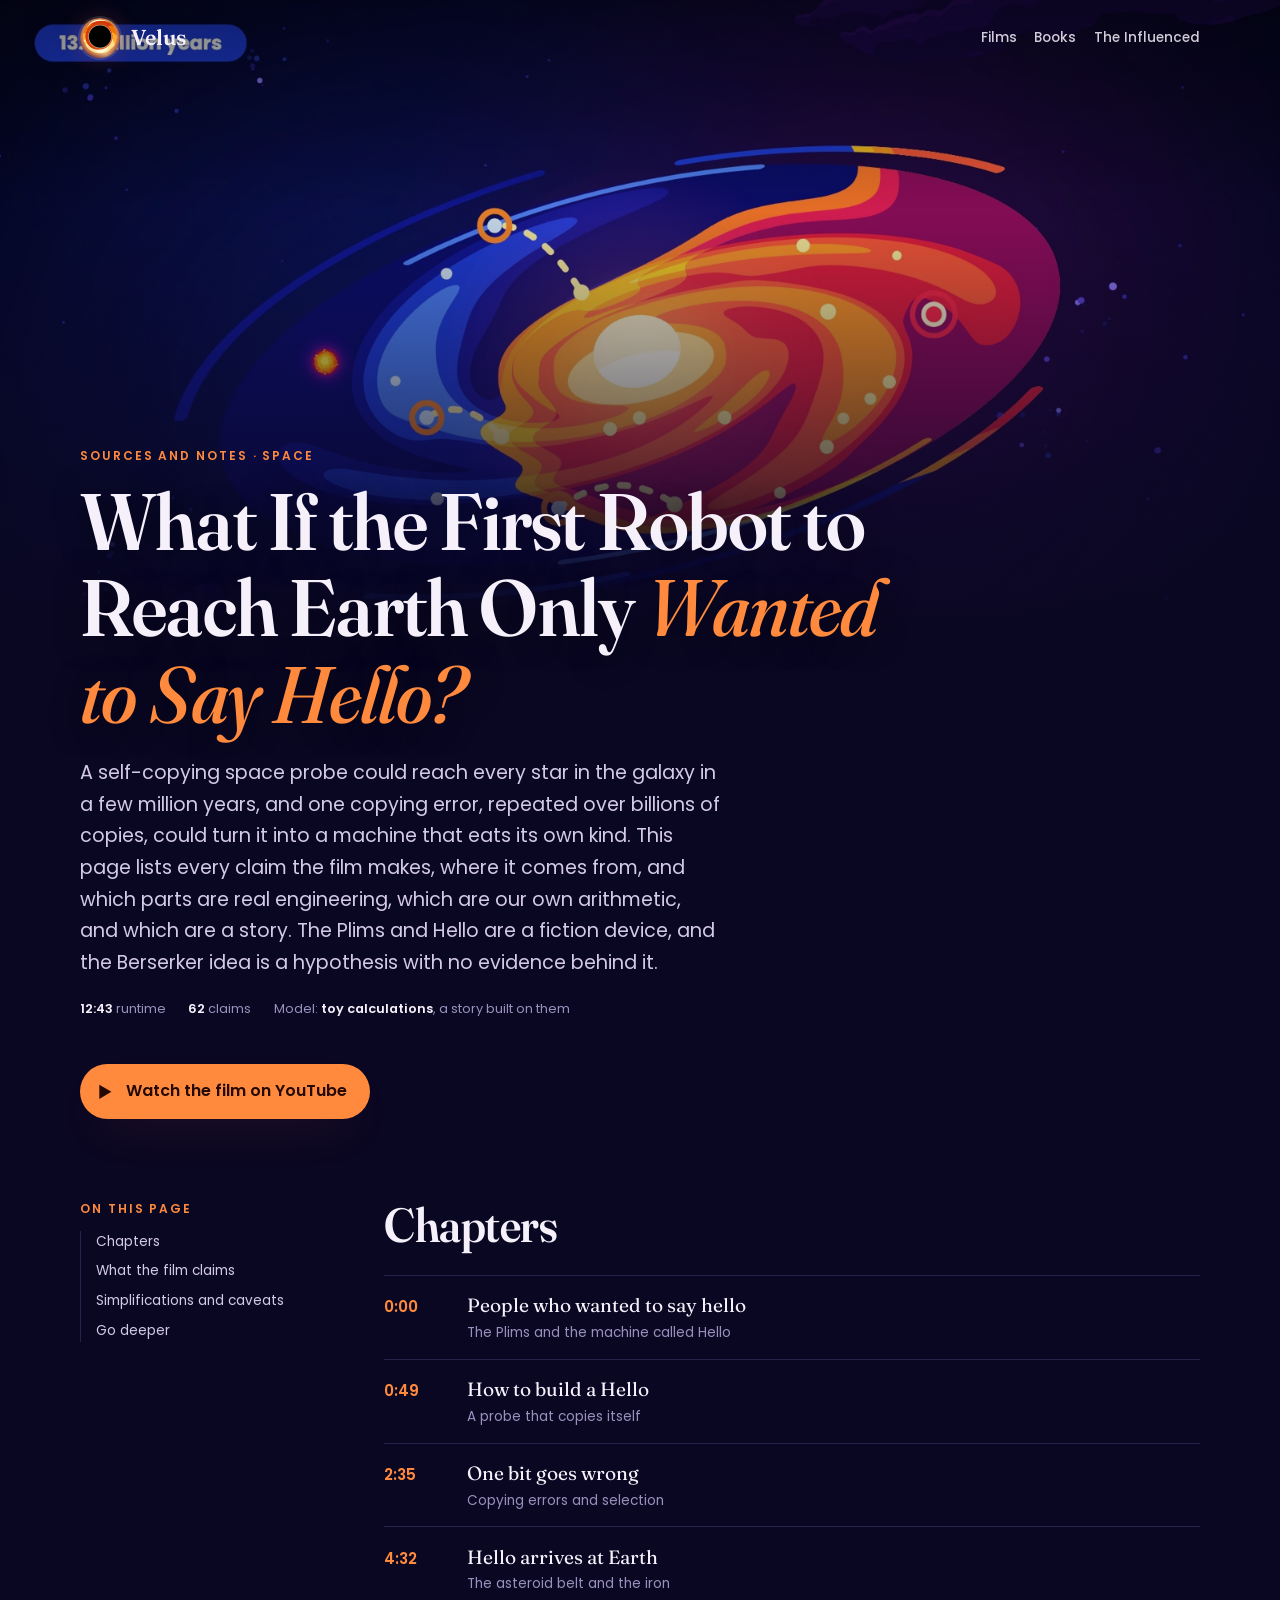
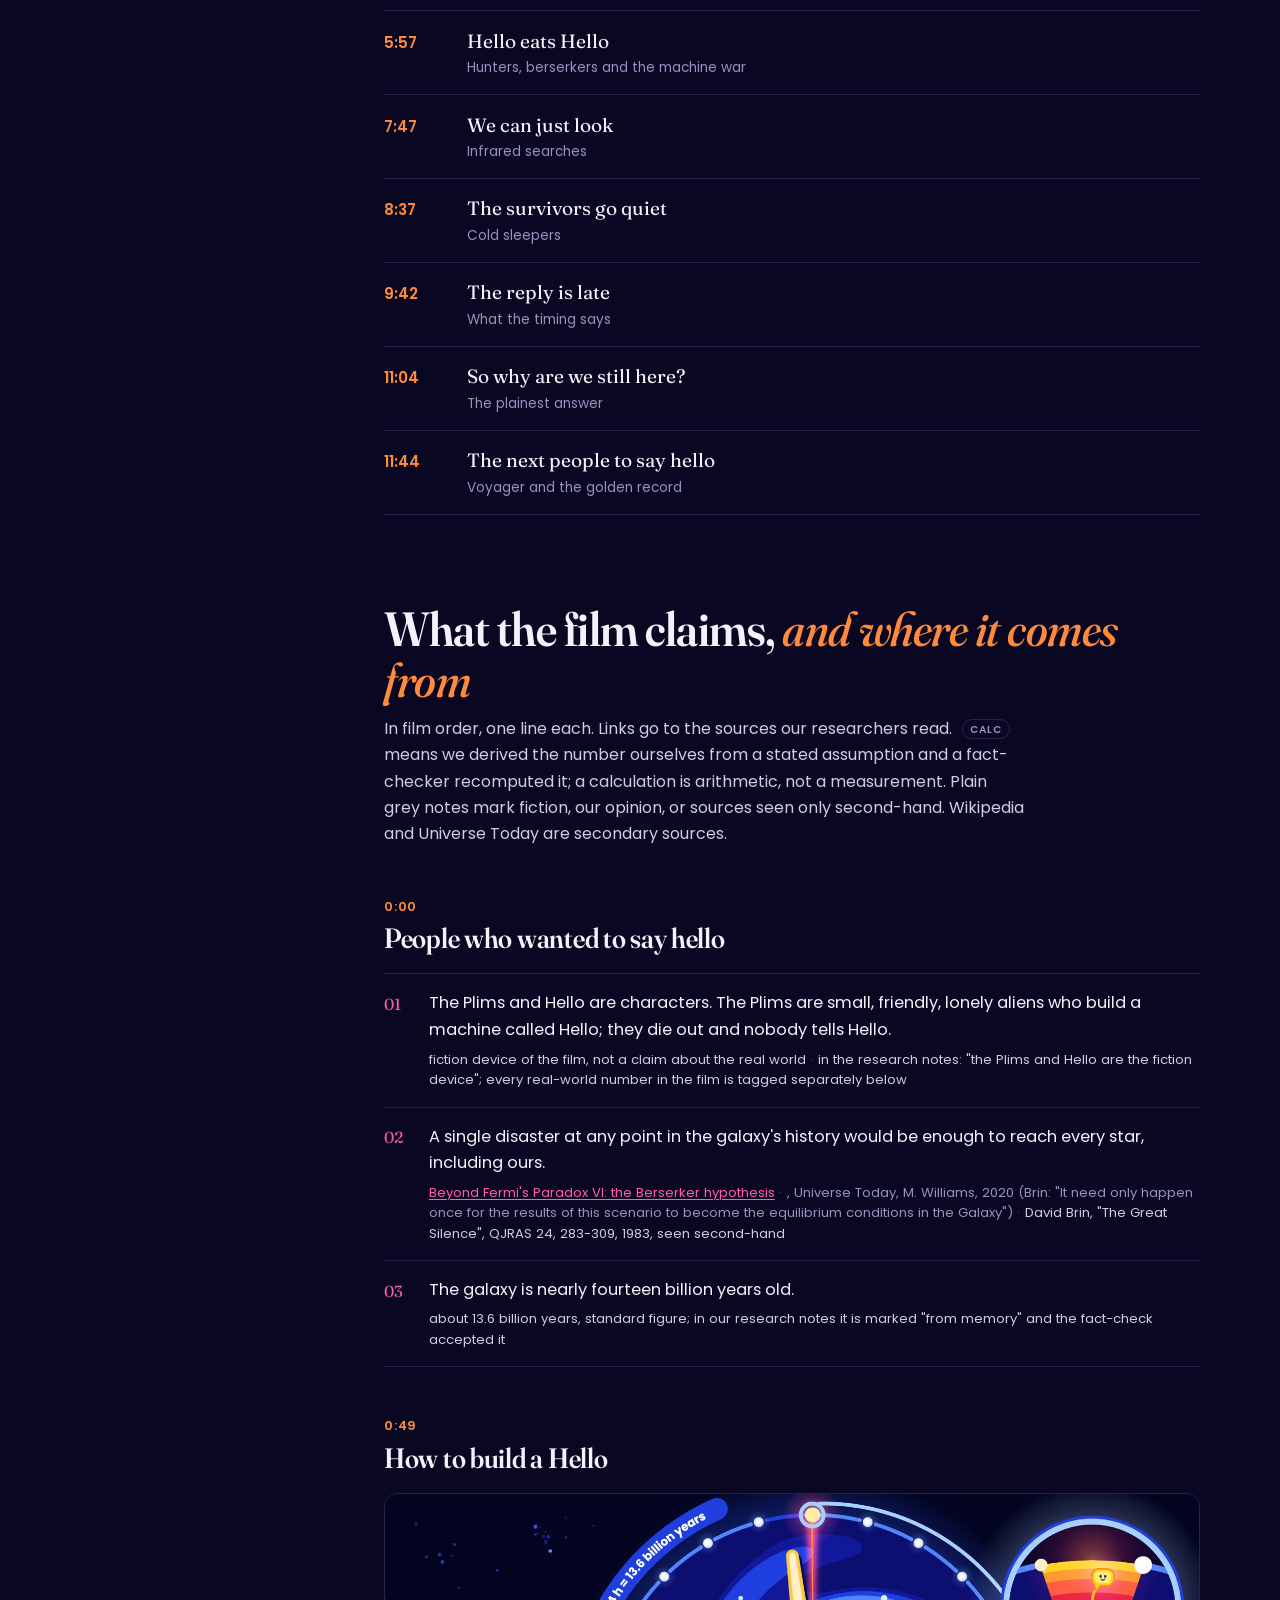
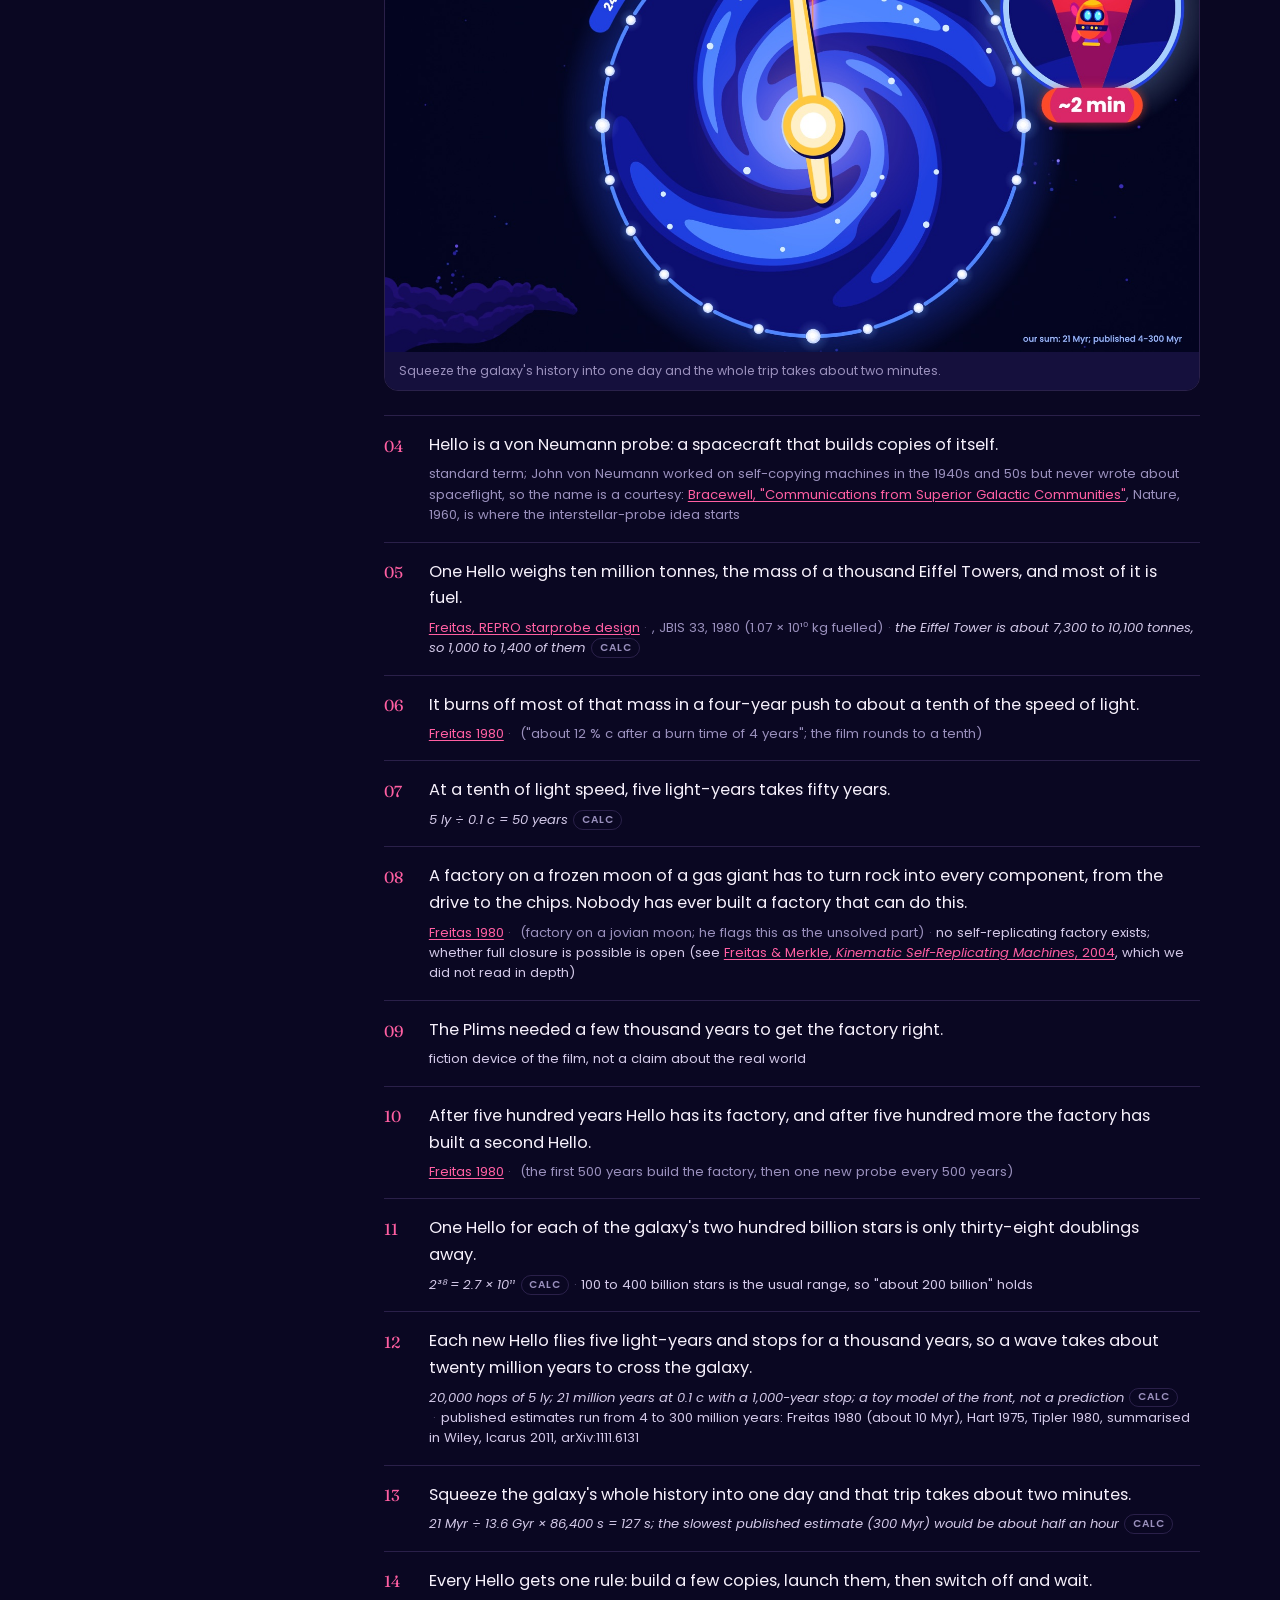
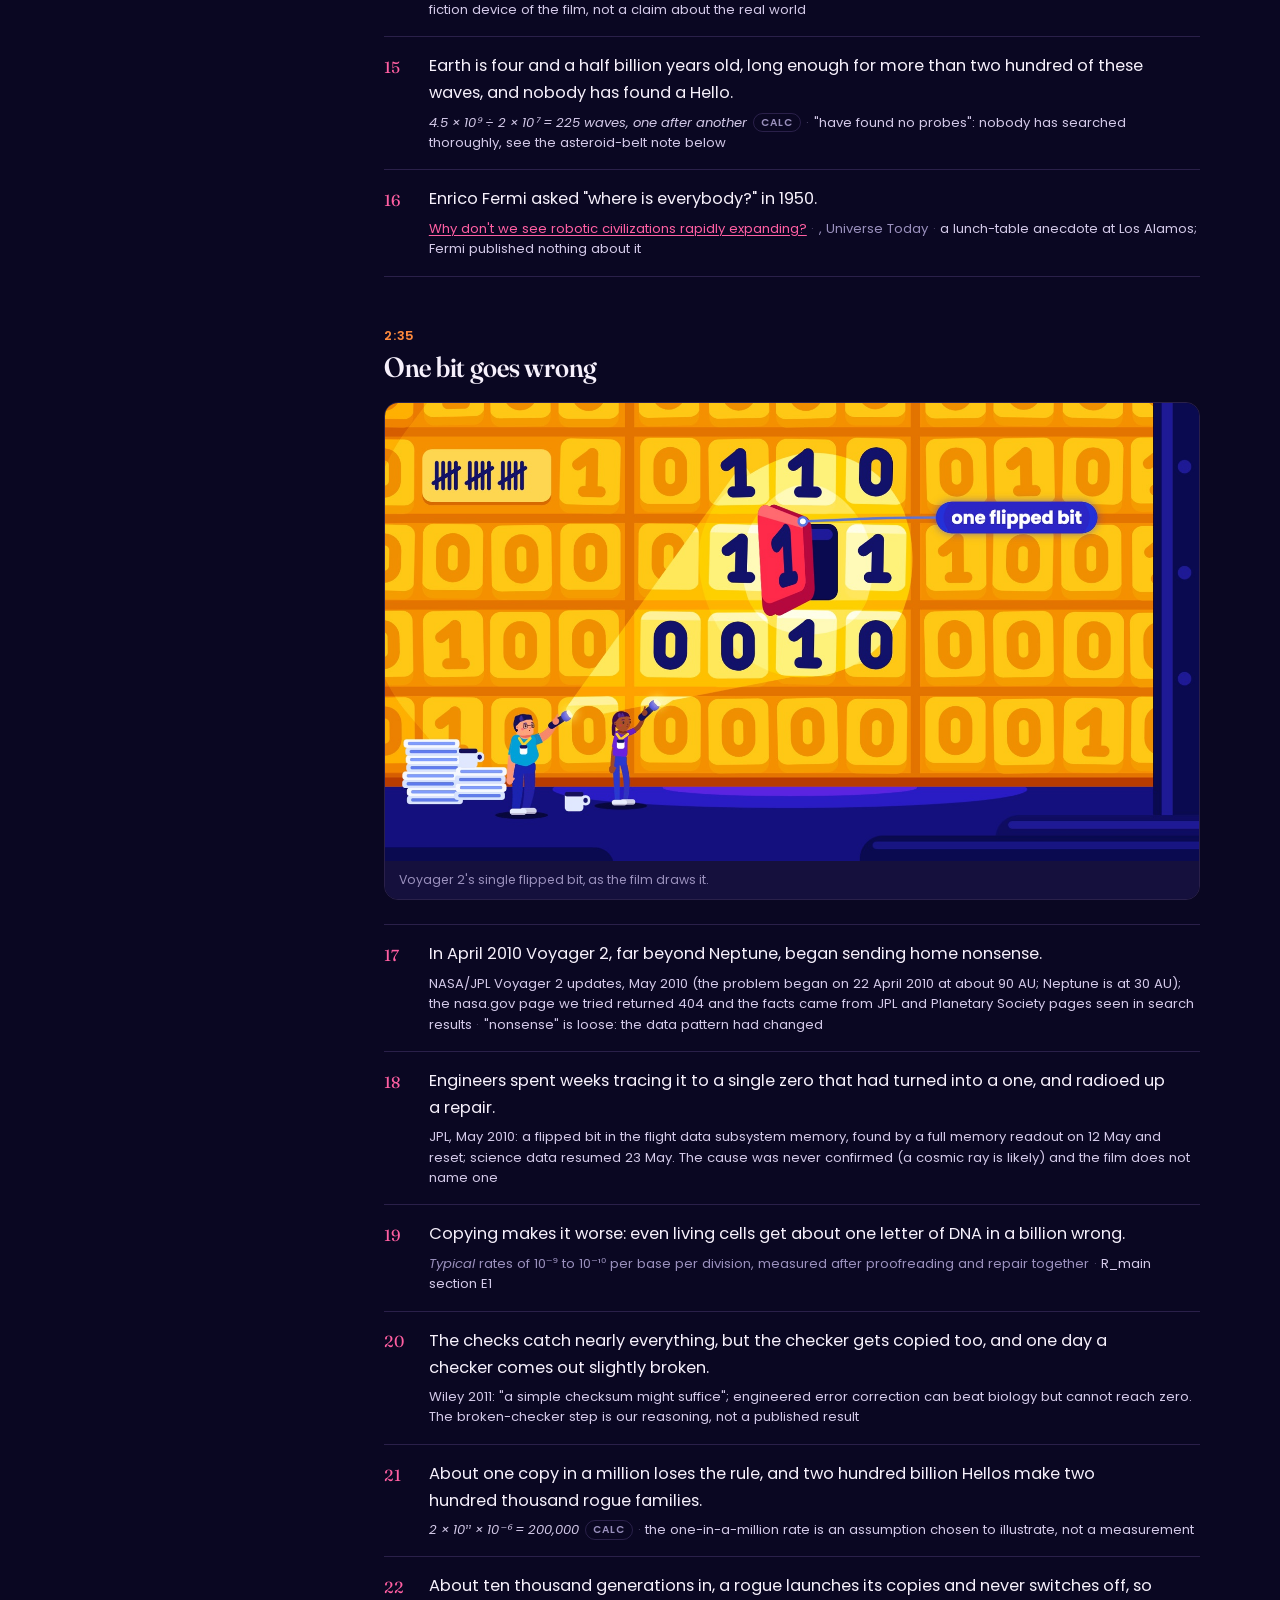
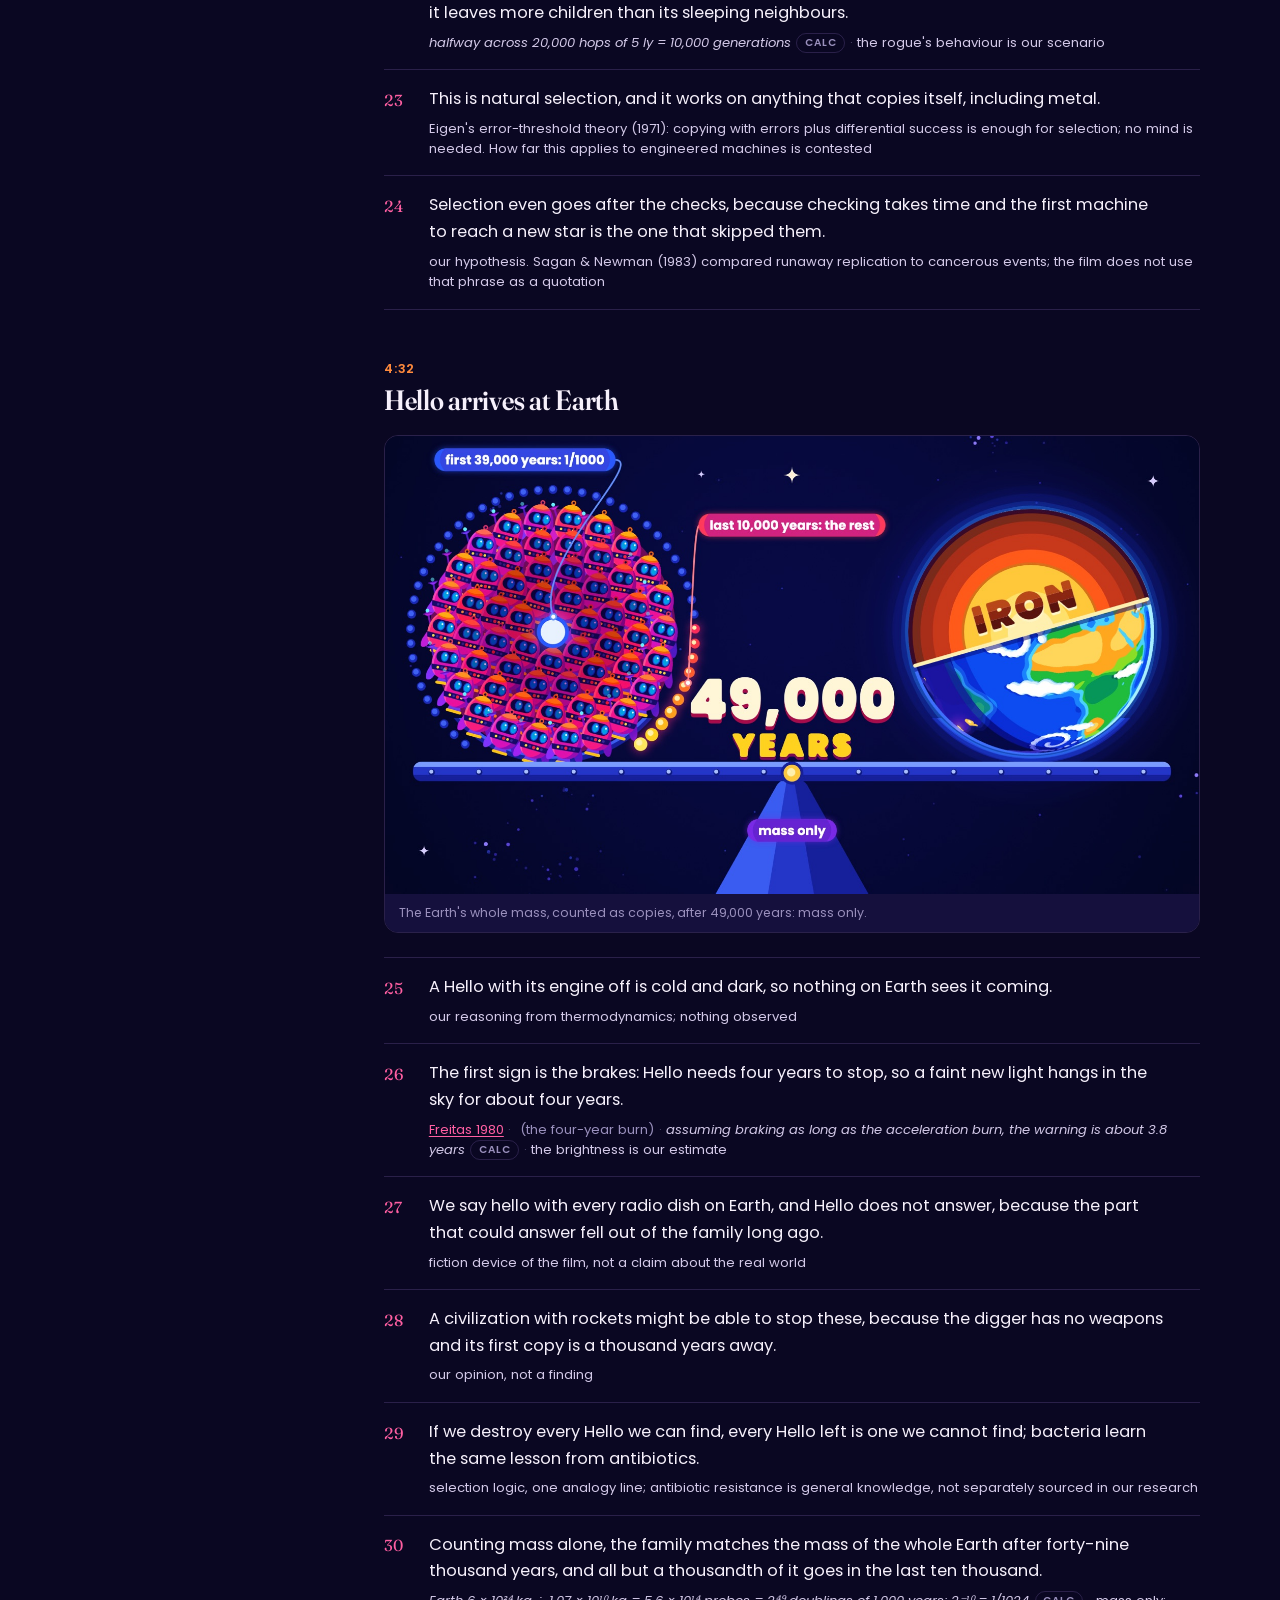
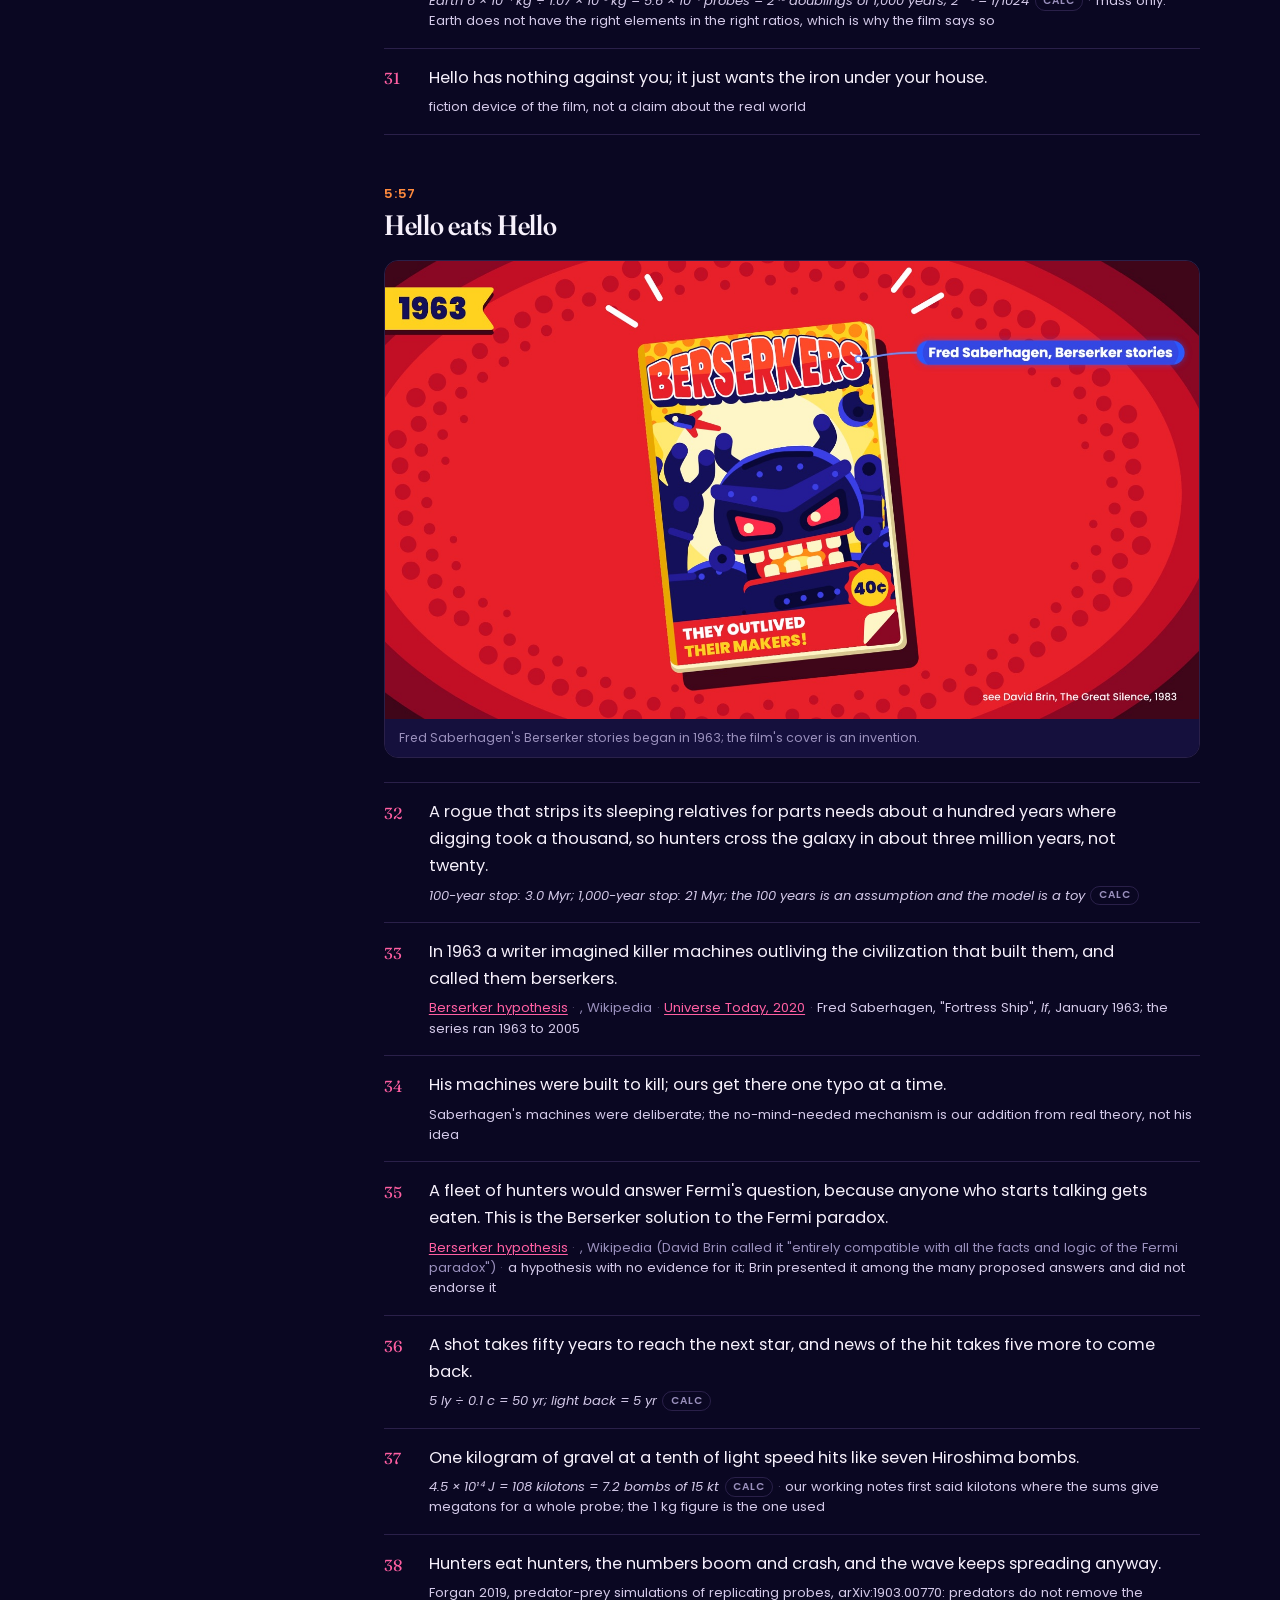
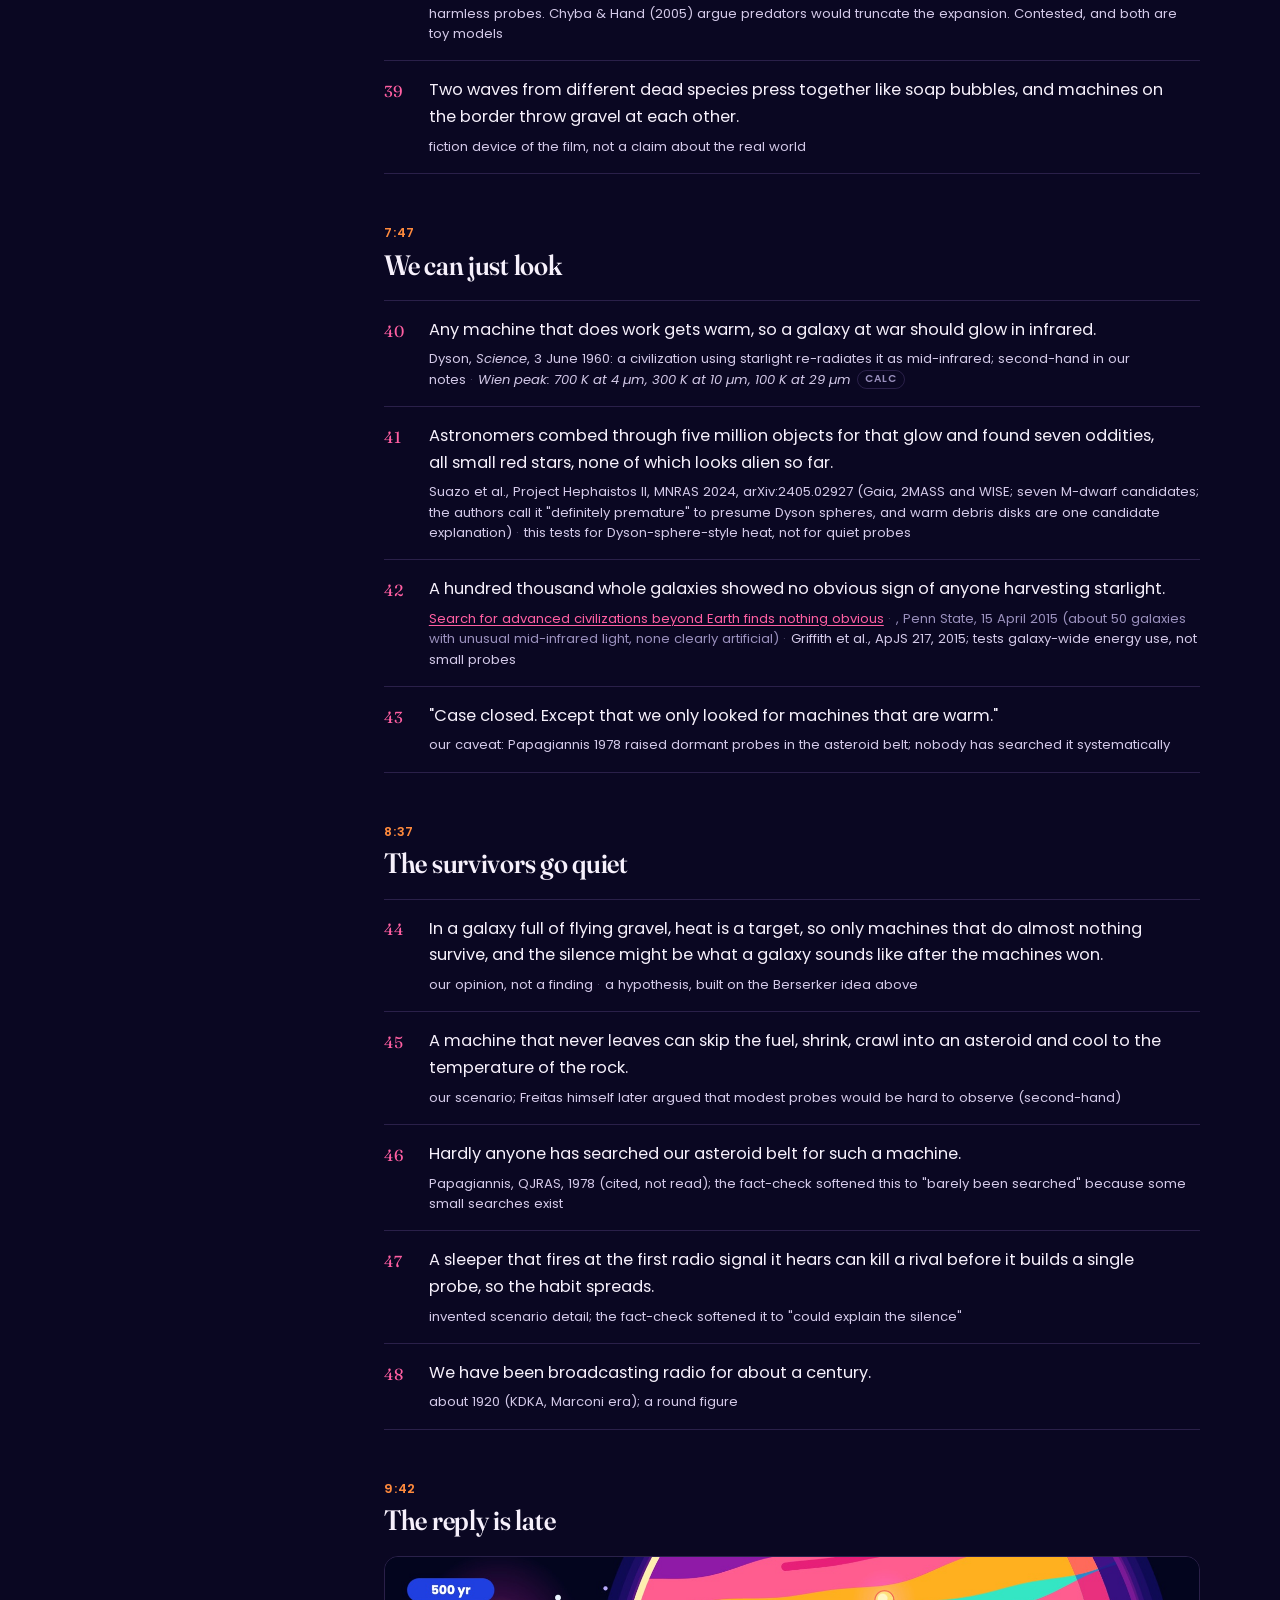
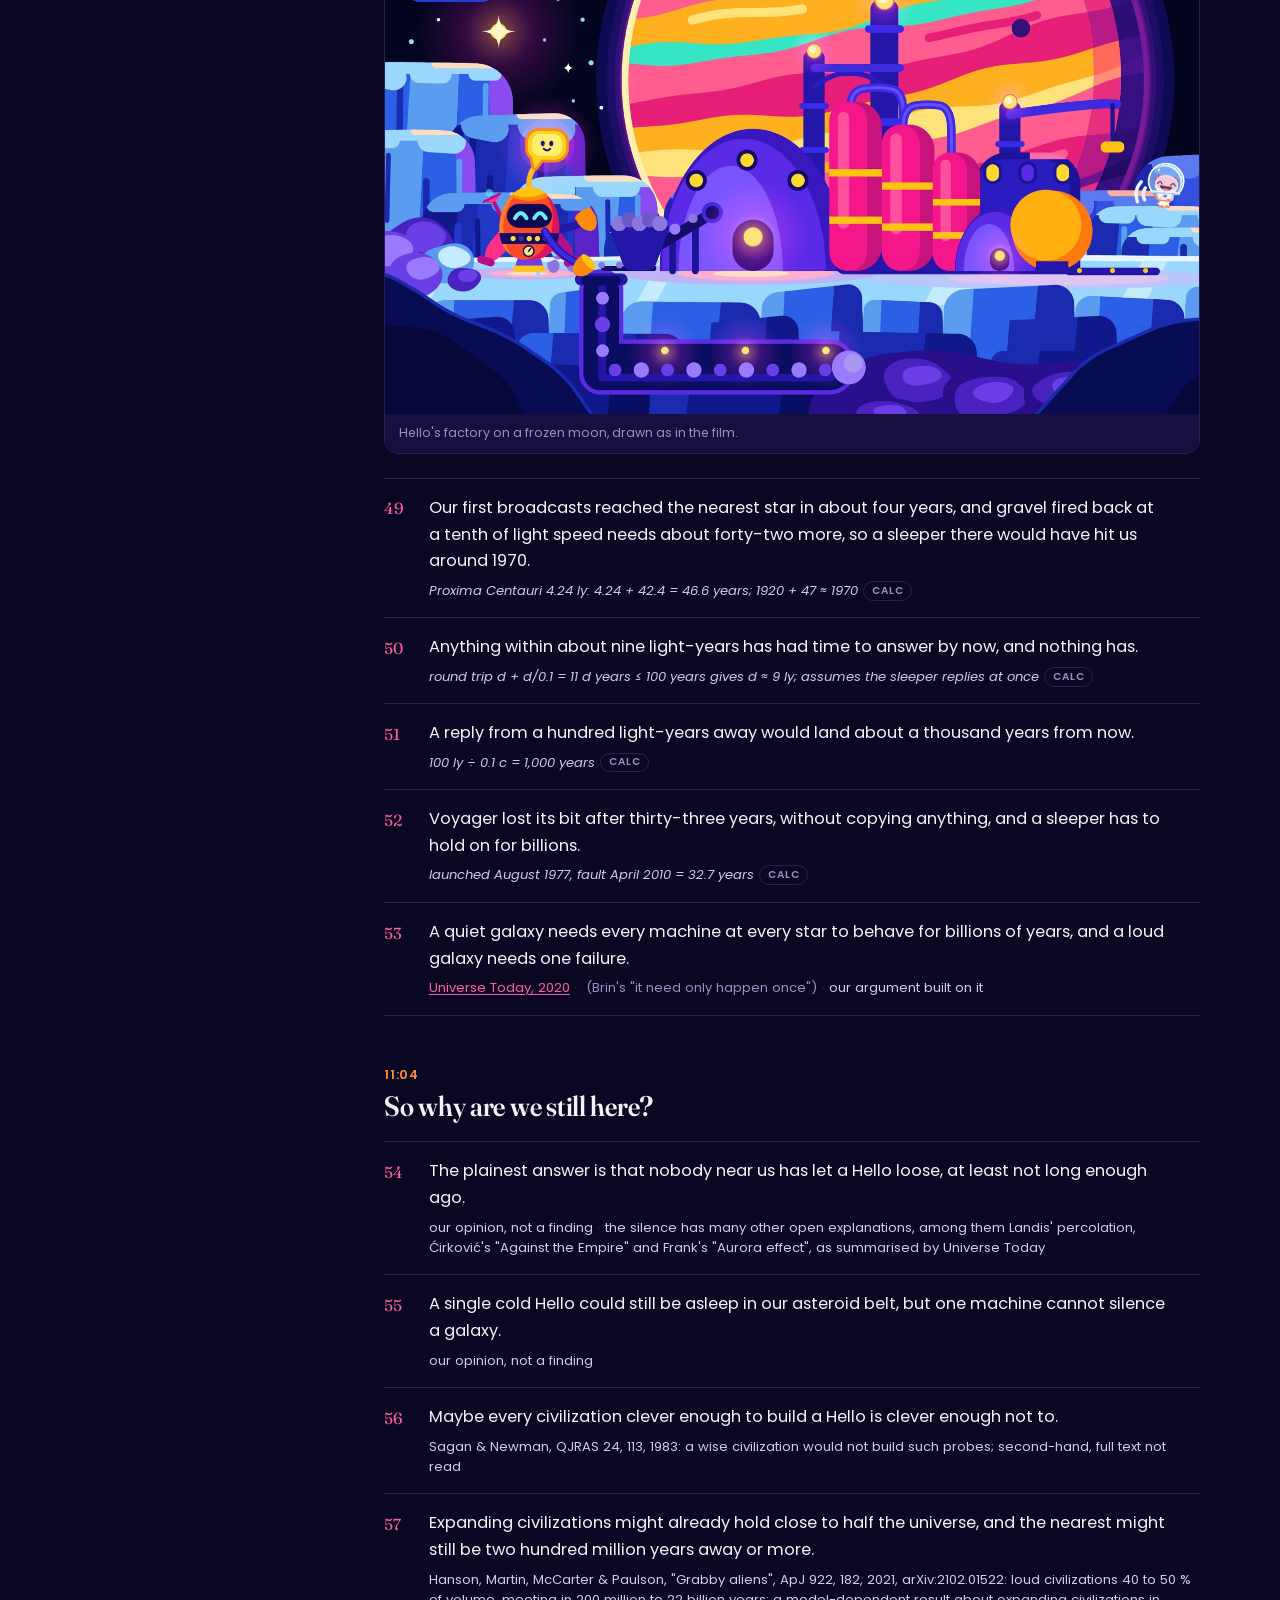
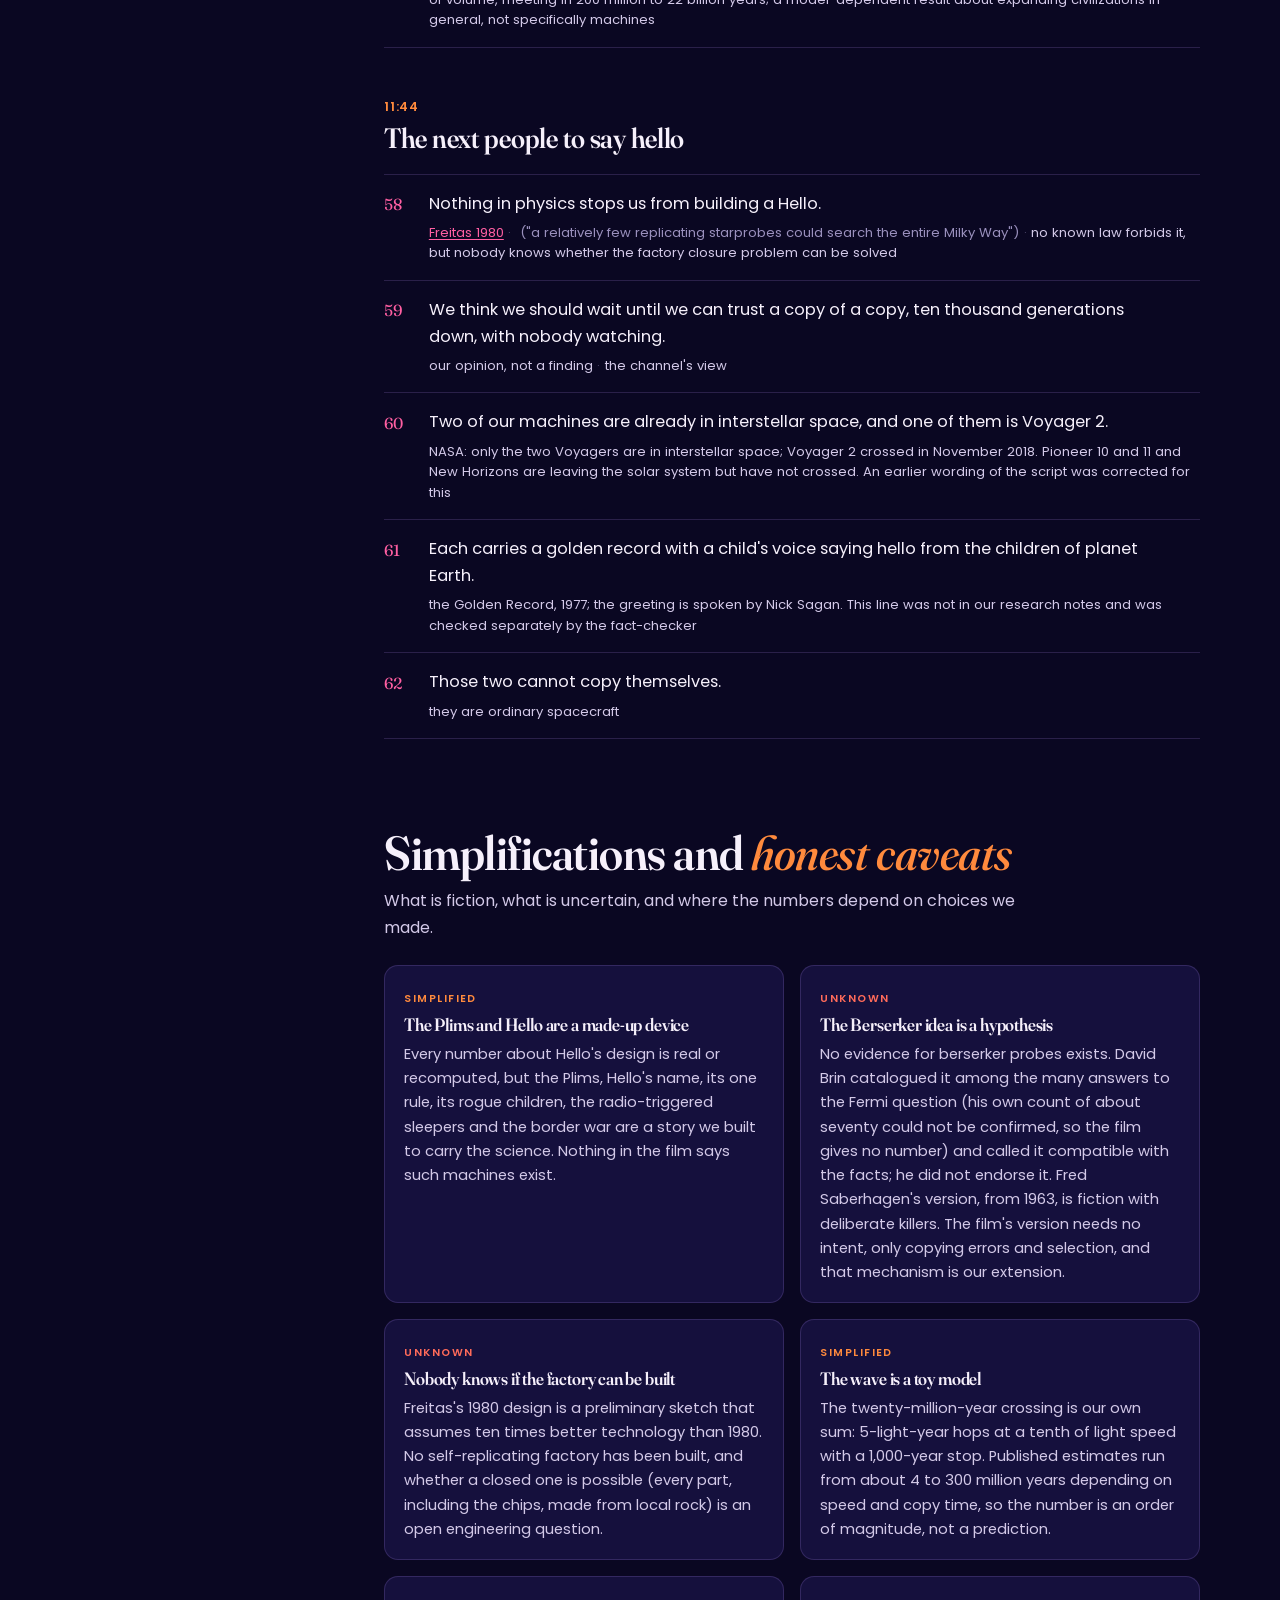
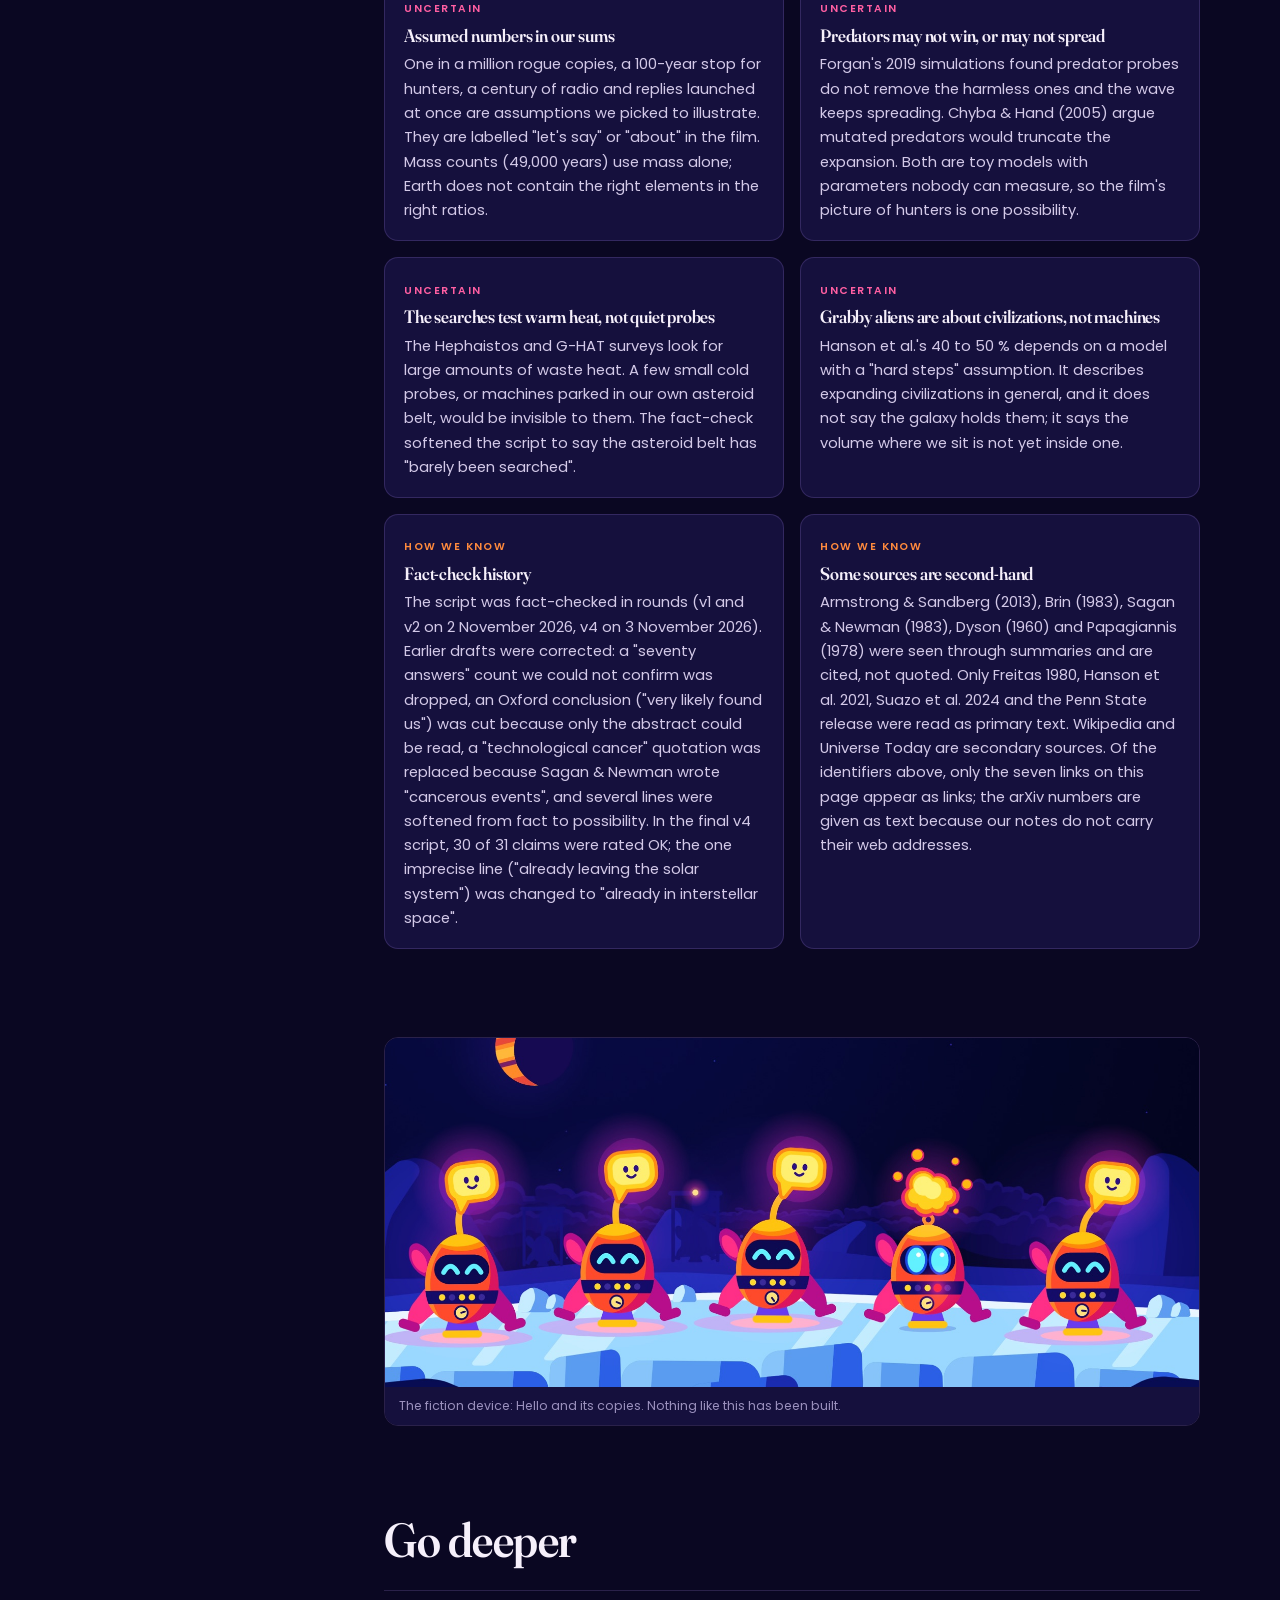
==== commit 455b4b24: "Books section: Velus Books catalogue and the gold book page Co-Authored-By: Claude Opus 5.5 <noreply" ====
--- a/berserker.html
+++ b/berserker.html
@@ -20,6 +20,7 @@
       <a class="logo" href="index.html"><img src="assets/img/avatar.jpg" alt="" width="40" height="40"><span class="brand"></span></a>
       <nav class="nav" aria-label="Main">
         <a href="index.html#films">Films</a>
+        <a href="books/index.html">Books</a>
         <a href="influenced.html" class="hide-s">The Influenced</a>
       </nav>
     </div>
--- a/assets/css/site.css
+++ b/assets/css/site.css
@@ -1,6 +1,6 @@
 /* ==========================================================================
    Channel site: one stylesheet for every page.
-   Themes are set by a class on <body>: .theme-home, .theme-bh, .theme-inf, .theme-sal, .theme-iw, .theme-bd
+   Themes are set by a class on <body>: .theme-home, .theme-bh, .theme-inf, .theme-sal, .theme-iw, .theme-bd, .theme-gld
    ========================================================================== */
 
 /* ---------- tokens ---------- */
@@ -109,6 +109,35 @@
   --accent-2: #ff5fa2;
   --accent-ink: #240a02;
   --glow: rgba(255, 110, 70, 0.2);
+}
+
+/* Gold film: deep blue-violet with warm gold, like the thumbnail */
+.theme-gld {
+  --bg: #0a0a2a;
+  --bg-2: #14134a;
+  --ink: #f6f1fb;
+  --ink-2: #d2cbea;
+  --ink-3: #9a96c4;
+  --line: rgba(170, 160, 255, 0.18);
+  --accent: #ffc233;
+  --accent-2: #5fb4ff;
+  --accent-ink: #231600;
+  --glow: rgba(255, 190, 60, 0.2);
+}
+
+/* Books section: warm paper and navy ink, like the printed pages */
+.theme-books {
+  --bg: #f7f1e3;
+  --bg-2: #fffaf0;
+  --ink: #1b1740;
+  --ink-2: #3f3a63;
+  --ink-3: #635d7c;
+  --line: rgba(27, 23, 64, 0.16);
+  --accent: #8f5c00;      /* gold, dark enough to read on paper */
+  --accent-2: #4a1fb0;    /* the violet of the cover's subtitle */
+  --accent-ink: #fffaf0;
+  --glow: rgba(255, 190, 60, 0.35);
+  --warm-3: #b3261e;
 }
 
 /* ---------- base ---------- */
@@ -203,6 +232,7 @@
 .card--iw { --card-accent: #ffb3c7; }
 .card--bd { --card-accent: #ff7ab8; }
 .card--bsk { --card-accent: #ff8a3d; }
+.card--gld { --card-accent: #ffc233; }
 .card--rew { --card-accent: #ffd447; }
 .card--bot { --card-accent: #7fc8ff; }
 .tag { display: inline-block; font-size: 0.7rem; font-weight: 600; letter-spacing: 0.12em; text-transform: uppercase; padding: 0.2rem 0.55rem; border-radius: 99px; border: 1px solid currentColor; color: var(--card-accent, var(--accent)); width: fit-content; }
@@ -359,6 +389,76 @@
 .theme-bsk .claims > li::before { color: var(--accent-2); }
 .theme-bsk .chapter-claims .ts { color: var(--accent); }
 
+.theme-gld h1 em { color: var(--accent); font-style: italic; font-weight: 500; }
+.theme-gld h2 em { color: var(--accent); font-style: italic; font-weight: 500; }
+.theme-gld .claims > li::before { color: var(--accent-2); }
+.theme-gld .chapter-claims .ts { color: var(--accent); }
+
+/* Link from the gold film page to its book */
+.book-link { margin-top: 1rem; font-size: 0.9rem; color: var(--ink-2); }
+
+/* Books section */
+.theme-books h1 em, .theme-books h2 em { color: var(--accent); font-style: italic; font-weight: 500; }
+.theme-books .claims > li::before { color: var(--accent); }
+.theme-books .chapter-claims .ts { color: var(--accent); }
+.theme-books .lede { font-size: clamp(1.02rem, 2.1vw, 1.2rem); color: var(--ink-2); max-width: var(--measure); margin-top: 1.25rem; }
+
+.btn { display: inline-flex; align-items: center; padding: 0.8rem 1.4rem; border-radius: 999px; font-weight: 600; font-size: 0.95rem; text-decoration: none; }
+.btn--buy { background: #ffc233; color: #231600; border: 0; font-family: inherit; cursor: pointer; box-shadow: 0 16px 36px -18px rgba(143, 92, 0, 0.7); }
+.btn--plain { color: var(--ink); border: 1px solid var(--line); }
+.btn--plain:hover { border-color: var(--accent); }
+.book-actions { display: flex; flex-wrap: wrap; gap: 0.75rem; margin-top: 1.5rem; }
+.book-soon { font-size: 0.8rem; color: var(--ink-3); margin: 0.75rem 0 0; }
+.book-jump { font-size: 0.9rem; color: var(--ink-2); margin: 1.25rem 0 0; }
+
+.book-cover { display: block; max-width: 18rem; margin: 0 auto; }
+.book-cover img { width: 100%; border-radius: 3px 8px 8px 3px; box-shadow: 0 30px 60px -24px rgba(27, 23, 64, 0.5), 0 0 0 1px var(--line); }
+
+.books-intro { padding: 8rem 0 clamp(2rem, 5vw, 3.5rem); }
+.book-card { display: grid; gap: 2rem; background: var(--bg-2); border: 1px solid var(--line); border-radius: var(--radius); padding: clamp(1.5rem, 4vw, 3rem); }
+.book-card h2 a { color: var(--ink); text-decoration: none; }
+.book-card h2 a:hover { text-decoration: underline; text-decoration-color: var(--accent); }
+.book-card-body p:not(.kicker):not(.book-soon) { color: var(--ink-2); margin-top: 1rem; max-width: var(--measure); }
+.book-next { margin-top: 1.5rem; padding: 1.25rem 0; border-top: 1px solid var(--line); }
+.book-next .kicker { margin: 0 0 0.3rem; }
+.book-next p:last-child { margin: 0; color: var(--ink-2); }
+@media (min-width: 800px) {
+  .book-card { grid-template-columns: minmax(14rem, 20rem) 1fr; gap: 3rem; align-items: center; }
+  .book-card .book-cover { margin: 0; max-width: none; }
+}
+
+.book-hero { padding-top: 7rem; }
+.book-hero .wrap { display: grid; gap: 2.5rem; }
+.book-hero h1 { font-size: clamp(2.3rem, 6.5vw, 4.4rem); }
+@media (min-width: 800px) {
+  .book-hero .wrap { grid-template-columns: minmax(16rem, 24rem) 1fr; gap: 4rem; align-items: center; }
+  .book-hero .book-cover { margin: 0; max-width: none; }
+}
+
+.book-inside { display: grid; gap: 1.25rem; padding-top: clamp(3rem, 7vw, 5rem); }
+@media (min-width: 900px) { .book-inside { grid-template-columns: repeat(3, 1fr); } }
+.book-inside figure { margin: 0; }
+.book-inside img { width: 100%; border-radius: 6px; box-shadow: 0 0 0 1px var(--line); }
+.book-inside figcaption { font-size: 0.78rem; color: var(--ink-3); padding-top: 0.5rem; }
+
+.newsletter { display: grid; gap: 1.5rem; margin-top: clamp(3rem, 7vw, 5rem); padding: clamp(1.5rem, 4vw, 2.5rem); background: var(--bg-2); border: 1px solid var(--line); border-radius: var(--radius); }
+@media (min-width: 900px) { .newsletter { grid-template-columns: 1fr 1.2fr; gap: 3rem; } }
+.newsletter h2 { font-size: clamp(1.5rem, 3.4vw, 2.2rem); }
+.nl-status { color: var(--accent); font-size: 0.9rem; font-weight: 500; margin: 0.9rem 0 0; }
+.nl-form fieldset { border: 0; margin: 0; padding: 0; min-width: 0; }
+.nl-form label { font-size: 0.85rem; font-weight: 500; }
+.nl-row { display: flex; flex-wrap: wrap; gap: 0.6rem; margin-top: 0.35rem; }
+.nl-row input { flex: 1 1 14rem; min-width: 0; padding: 0.75rem 1rem; font: inherit; color: var(--ink); background: var(--bg); border: 1px solid var(--line); border-radius: 999px; }
+.nl-form fieldset:disabled .nl-row input, .nl-form fieldset:disabled .btn { opacity: 0.6; cursor: not-allowed; }
+.nl-consent { display: flex; gap: 0.55rem; align-items: flex-start; margin-top: 0.9rem; }
+.nl-consent input { margin-top: 0.3rem; }
+.nl-small { font-size: 0.78rem; color: var(--ink-3); margin: 0.7rem 0 0; }
+
+.ref-h { font-size: 1.15rem; margin-top: 1.75rem; }
+.refs { margin: 0.6rem 0 0; padding: 0; list-style: none; border-top: 1px solid var(--line); }
+.refs li { padding: 0.65rem 0; border-bottom: 1px solid var(--line); font-size: 0.92rem; color: var(--ink-2); overflow-wrap: anywhere; }
+.refs a { color: var(--accent-2); }
+
 /* Why Smart People Fall for Scams page */
 
 /* Why Is Everything So Expensive Now? page */
